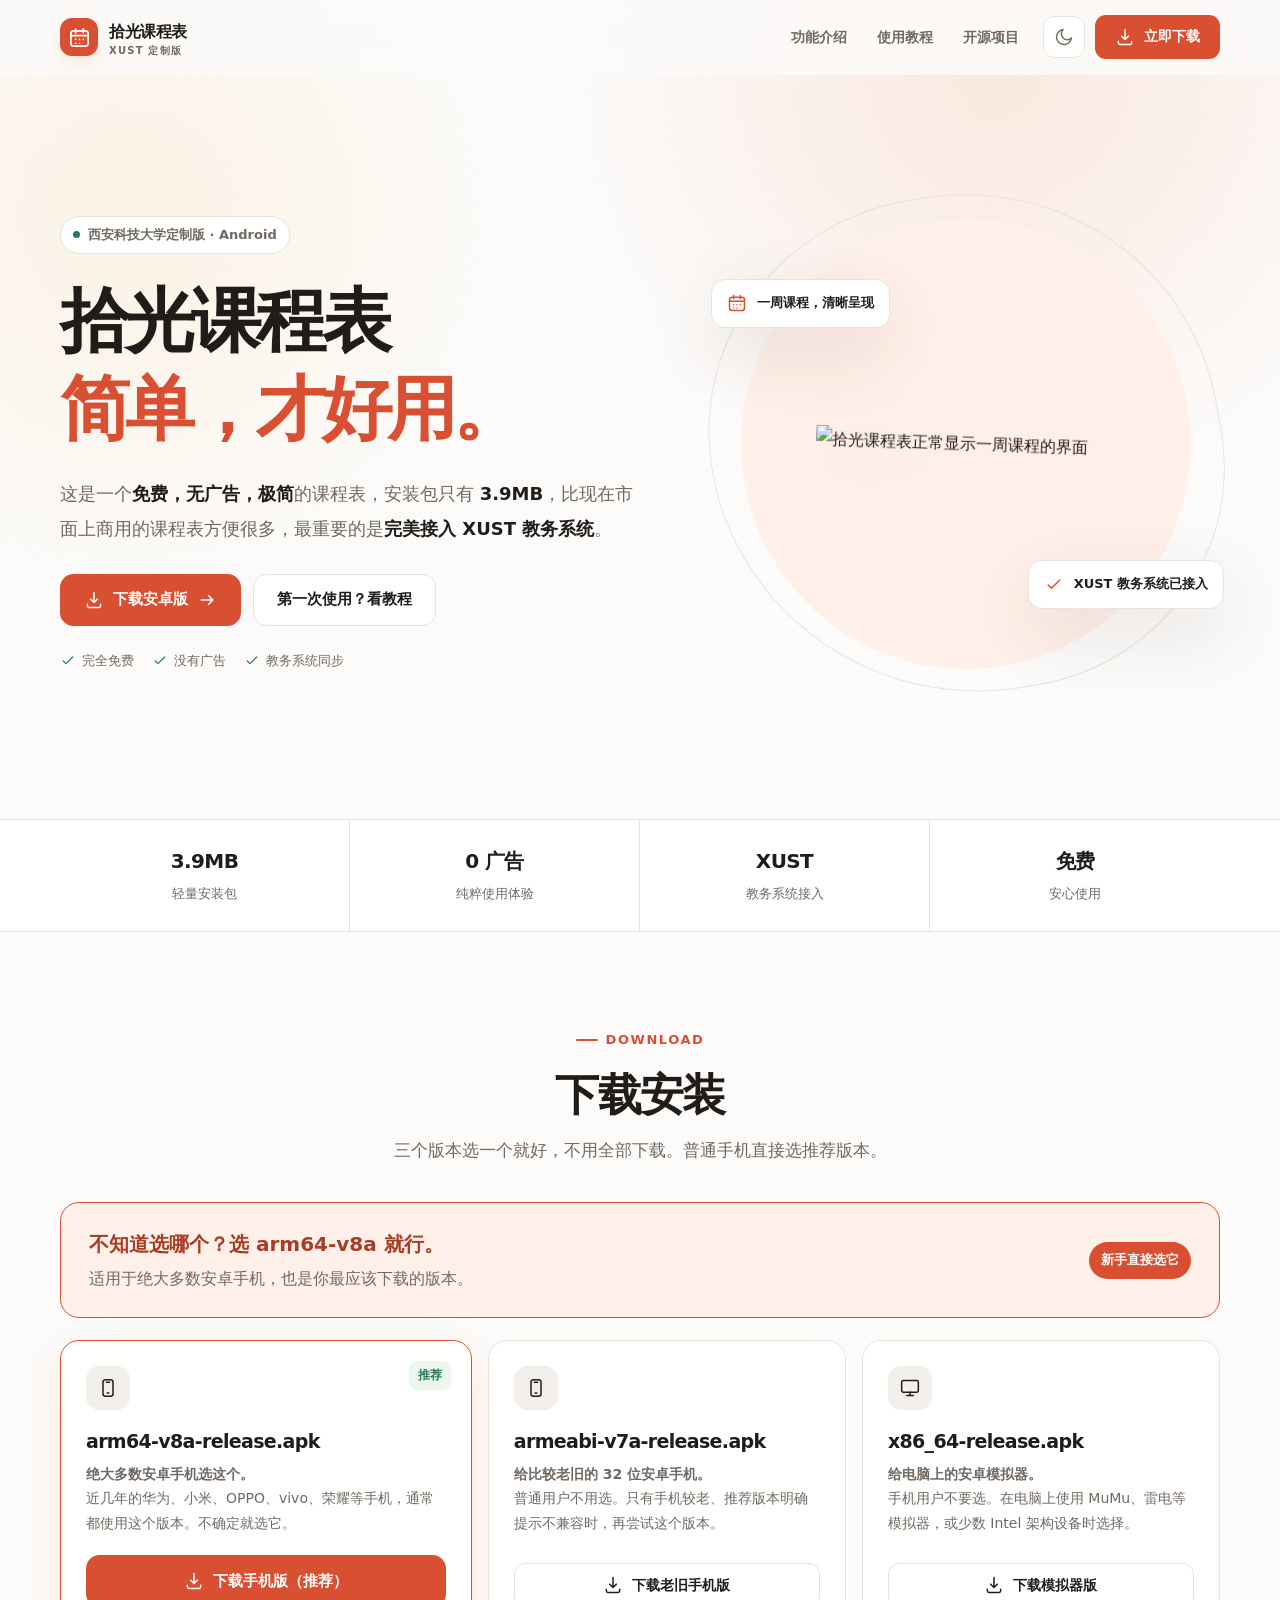
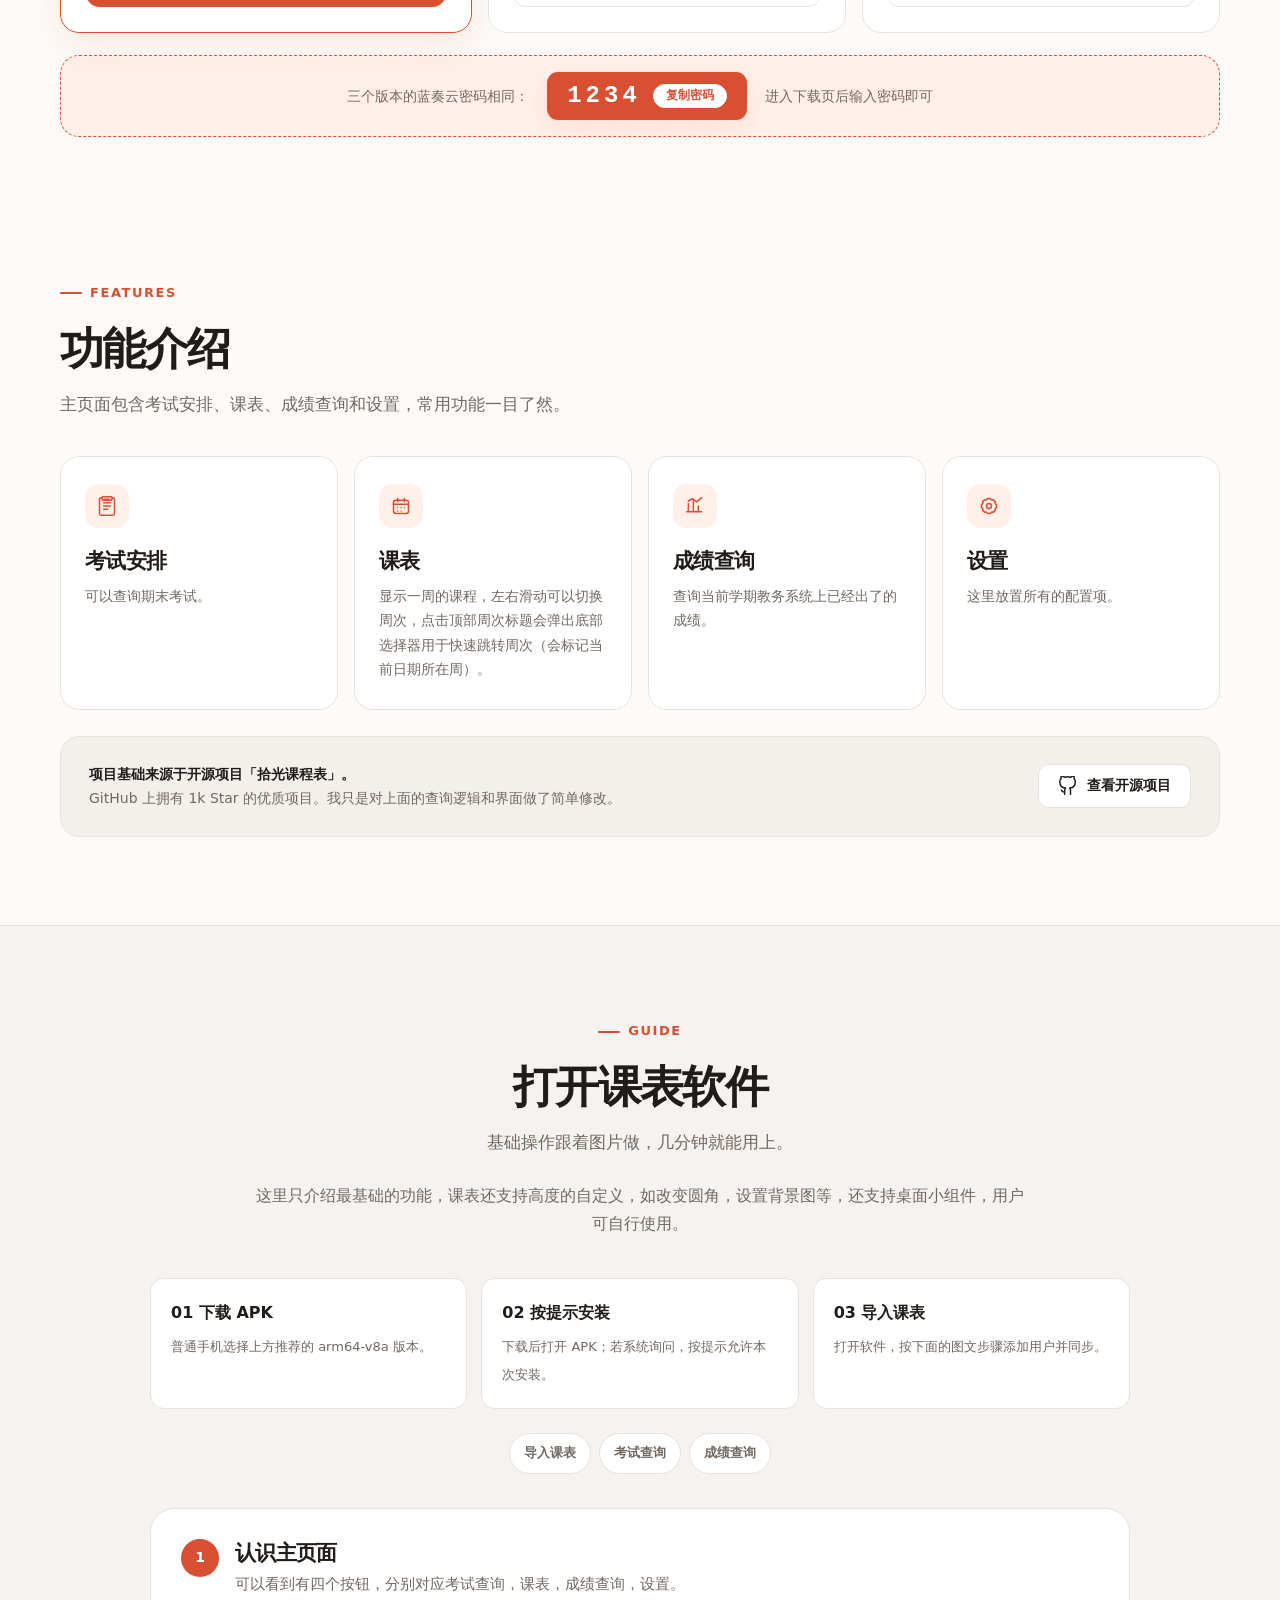
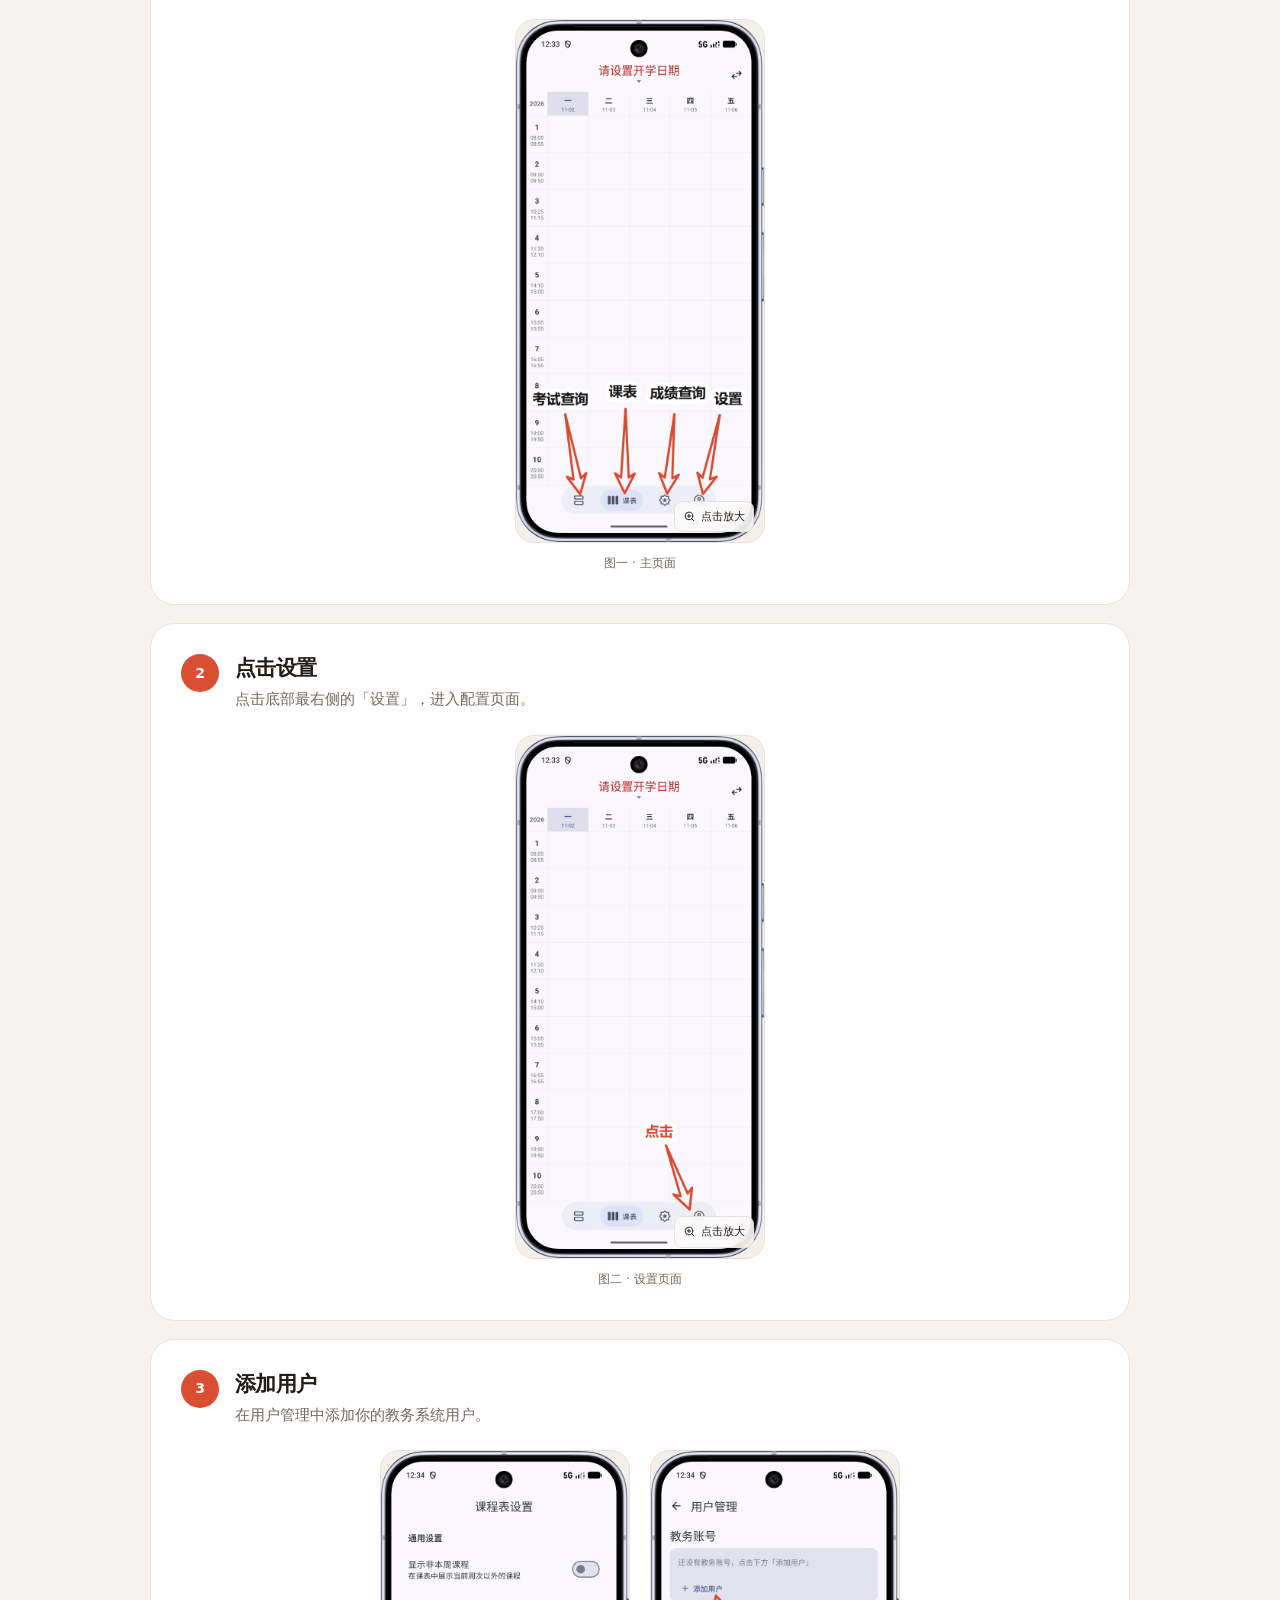
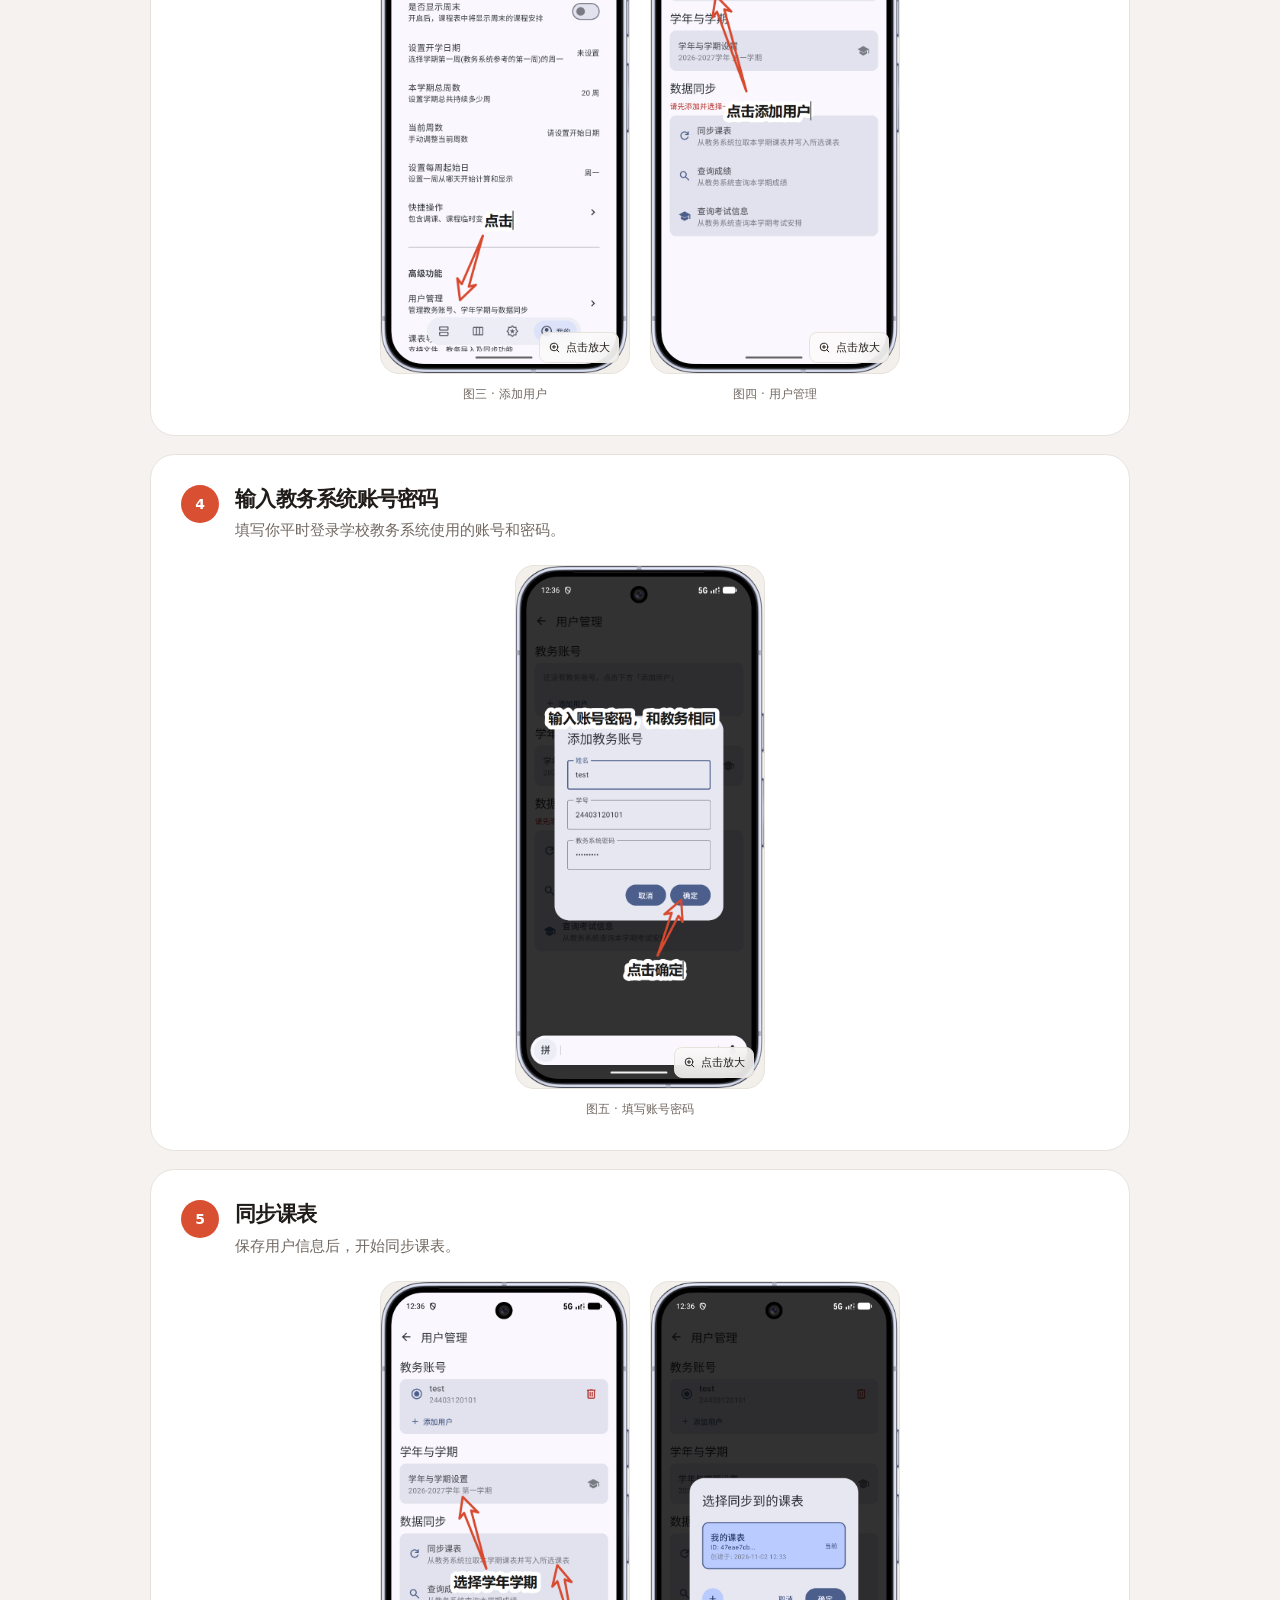
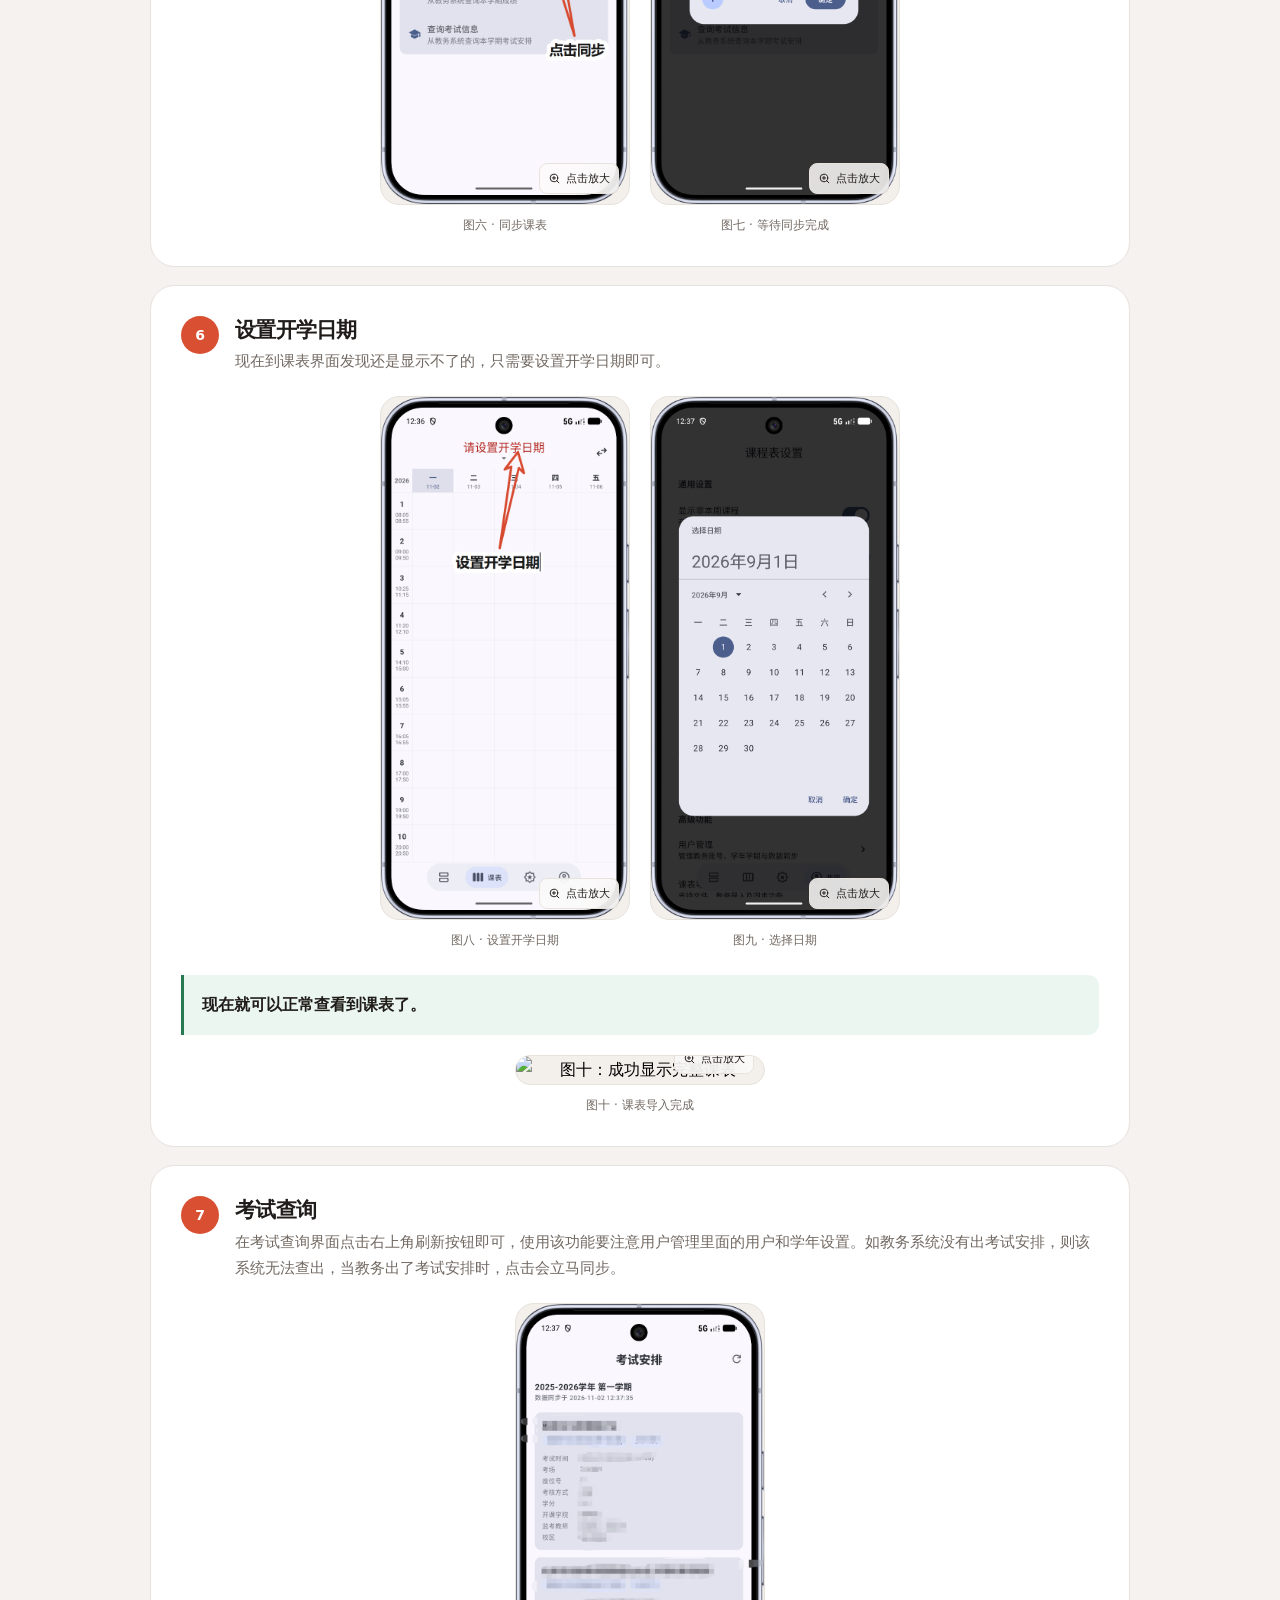
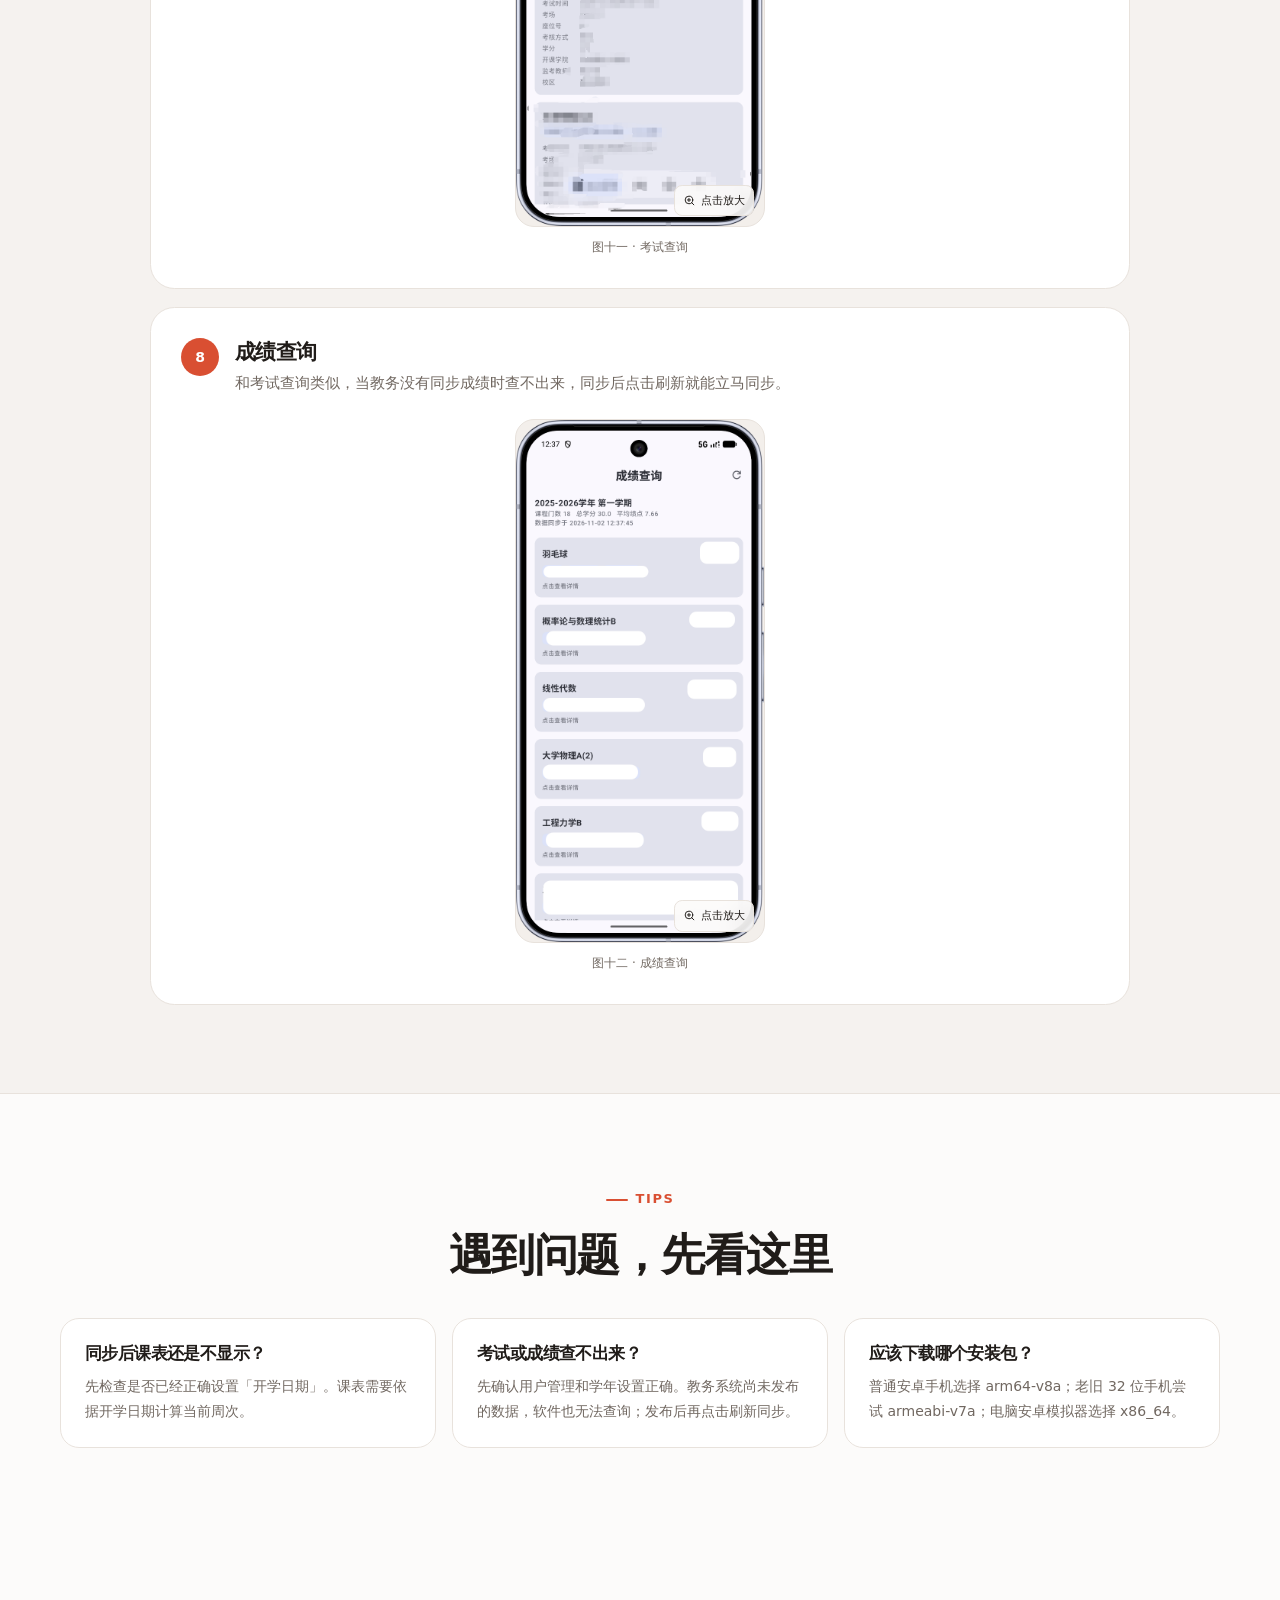
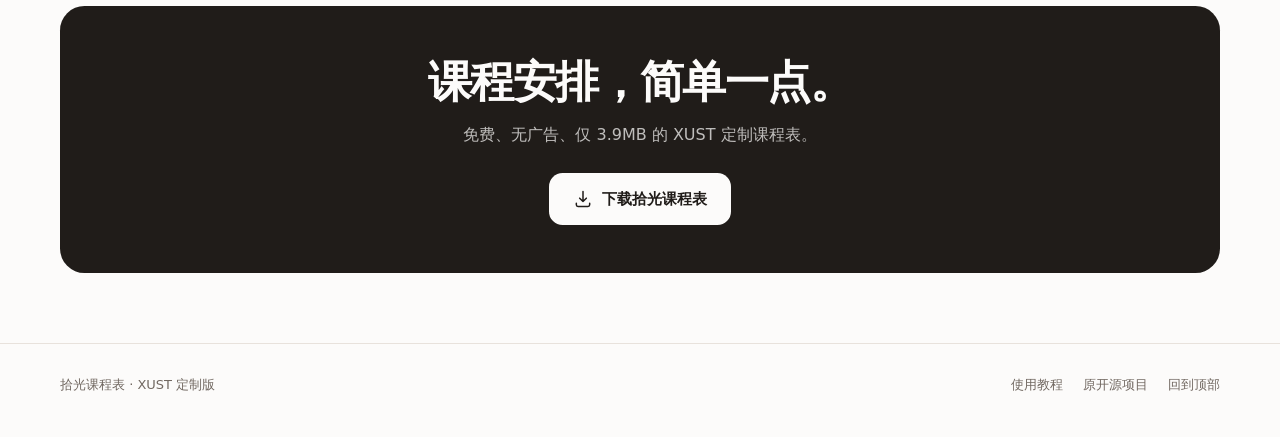
==== static/shiguang-xust/index.html @ 1e3a262a "submit" ====
<!doctype html>
<html lang="zh-CN">
<head>
  <meta charset="utf-8">
  <meta name="viewport" content="width=device-width, initial-scale=1">
  <meta name="theme-color" content="#fcfbfa">
  <meta name="description" content="拾光课程表 XUST 定制版：免费、无广告、仅 3.9MB，完美接入 XUST 教务系统。查看下载方式与课表、考试、成绩查询教程。">
  <title>拾光课程表 · XUST 定制版</title>
  <style>
    :root {
      color-scheme: light;
      --background: #fcfbfa;
      --foreground: #201c19;
      --card: #ffffff;
      --card-foreground: #201c19;
      --popover: #ffffff;
      --popover-foreground: #201c19;
      --primary: #d94f32;
      --primary-hover: #c74328;
      --primary-foreground: #ffffff;
      --secondary: #f3efeb;
      --secondary-foreground: #3e3732;
      --muted: #f5f2ef;
      --muted-foreground: #716861;
      --accent: #fff0e9;
      --accent-foreground: #a93c24;
      --border: #e8e2dc;
      --input: #e8e2dc;
      --ring: #d94f32;
      --success: #287a52;
      --success-soft: #eaf6ef;
      --nav-bg: rgba(252, 251, 250, .86);
      --hero-glow: rgba(244, 174, 139, .24);
      --hero-glow-secondary: rgba(250, 218, 164, .25);
      --shadow-soft: 0 24px 70px rgba(71, 48, 35, .12);
      --shadow-float: 0 16px 42px rgba(71, 48, 35, .16);
      --radius: .85rem;
      --radius-sm: calc(var(--radius) * .6);
      --radius-md: calc(var(--radius) * .8);
      --radius-lg: var(--radius);
      --radius-xl: calc(var(--radius) * 1.4);
      --radius-2xl: calc(var(--radius) * 1.8);
      --duration-quick: 150ms;
      --duration-fast: 250ms;
      --duration-slow: 400ms;
      --ease-smooth-out: cubic-bezier(.22, 1, .36, 1);
    }

    .dark {
      color-scheme: dark;
      --background: #171412;
      --foreground: #f5f1ed;
      --card: #201c19;
      --card-foreground: #f5f1ed;
      --popover: #26211d;
      --popover-foreground: #f5f1ed;
      --primary: #f07655;
      --primary-hover: #fb8968;
      --primary-foreground: #25130d;
      --secondary: #2b2521;
      --secondary-foreground: #eee6df;
      --muted: #26211e;
      --muted-foreground: #b5aaa1;
      --accent: #38261f;
      --accent-foreground: #ffad91;
      --border: #37302b;
      --input: #443a34;
      --ring: #f07655;
      --success: #75c99b;
      --success-soft: #1d3025;
      --nav-bg: rgba(23, 20, 18, .88);
      --hero-glow: rgba(184, 82, 48, .12);
      --hero-glow-secondary: rgba(207, 158, 71, .09);
      --shadow-soft: 0 24px 70px rgba(0, 0, 0, .26);
      --shadow-float: 0 16px 42px rgba(0, 0, 0, .36);
    }

    *, *::before, *::after { box-sizing: border-box; }
    html { scroll-behavior: smooth; scroll-padding-top: 92px; }
    body {
      margin: 0;
      background: var(--background);
      color: var(--foreground);
      font-family: Inter, "PingFang SC", "Microsoft YaHei", system-ui, -apple-system, sans-serif;
      font-size: 16px;
      line-height: 1.75;
      -webkit-font-smoothing: antialiased;
    }
    body::before {
      content: "";
      position: fixed;
      inset: 0;
      z-index: -2;
      pointer-events: none;
      background:
        radial-gradient(circle at 78% 8%, var(--hero-glow), transparent 27rem),
        radial-gradient(circle at 10% 24%, var(--hero-glow-secondary), transparent 24rem);
    }
    img { display: block; max-width: 100%; }
    a { color: inherit; text-decoration: none; }
    button, a { -webkit-tap-highlight-color: transparent; }
    button { font: inherit; }
    :focus-visible { outline: 3px solid var(--ring); outline-offset: 4px; }
    ::selection { background: var(--accent); color: var(--accent-foreground); }

    .skip-link {
      position: fixed;
      left: 16px;
      top: -80px;
      z-index: 100;
      padding: 10px 16px;
      border-radius: var(--radius-md);
      background: var(--primary);
      color: var(--primary-foreground);
    }
    .skip-link:focus { top: 16px; }
    .container { width: min(1160px, calc(100% - 40px)); margin-inline: auto; }
    .section { padding: 88px 0; }
    .section-heading { max-width: 700px; margin-bottom: 36px; }
    .section-heading.center { margin-inline: auto; text-align: center; }
    .eyebrow {
      display: inline-flex;
      align-items: center;
      gap: 8px;
      margin-bottom: 16px;
      color: var(--primary);
      font-size: 13px;
      font-weight: 750;
      letter-spacing: .12em;
      text-transform: uppercase;
    }
    .eyebrow::before { content: ""; width: 22px; height: 2px; background: var(--primary); border-radius: 9px; }
    h1, h2, h3, h4, p { margin-top: 0; }
    h1, h2, h3, h4 { line-height: 1.25; letter-spacing: -.035em; }
    h2 { margin-bottom: 14px; font-size: clamp(30px, 4vw, 44px); }
    h3 { font-size: 21px; }
    .section-heading p { margin-bottom: 0; color: var(--muted-foreground); font-size: 17px; }
    .muted { color: var(--muted-foreground); }
    .icon { width: 20px; height: 20px; flex: none; fill: none; stroke: currentColor; stroke-width: 1.8; stroke-linecap: round; stroke-linejoin: round; }

    .site-header {
      position: sticky;
      top: 0;
      z-index: 40;
      border-bottom: 1px solid transparent;
      background: var(--nav-bg);
      backdrop-filter: blur(16px);
      -webkit-backdrop-filter: blur(16px);
      transition: border-color var(--duration-fast);
    }
    .site-header.scrolled { border-bottom-color: var(--border); }
    .nav { min-height: 74px; display: flex; align-items: center; justify-content: space-between; gap: 24px; }
    .brand { display: inline-flex; align-items: center; gap: 11px; font-weight: 800; letter-spacing: -.03em; white-space: nowrap; }
    .brand-mark {
      display: grid;
      place-items: center;
      width: 38px;
      height: 38px;
      border-radius: 12px;
      background: var(--primary);
      color: var(--primary-foreground);
      box-shadow: 0 7px 18px var(--hero-glow);
    }
    .brand-mark .icon { width: 23px; height: 23px; }
    .brand small { display: block; color: var(--muted-foreground); font-size: 10px; font-weight: 700; letter-spacing: .12em; line-height: 1; }
    .nav-links { display: flex; align-items: center; gap: 30px; margin-left: auto; }
    .nav-links a { color: var(--muted-foreground); font-size: 14px; font-weight: 600; transition: color var(--duration-quick); }
    .nav-links a:hover { color: var(--foreground); }
    .nav-actions { display: flex; align-items: center; gap: 10px; }

    .btn {
      display: inline-flex;
      align-items: center;
      justify-content: center;
      gap: 9px;
      min-height: 44px;
      padding: 10px 19px;
      border: 1px solid transparent;
      border-radius: var(--radius-md);
      cursor: pointer;
      font-weight: 700;
      font-size: 14px;
      line-height: 1.4;
      transition: background-color var(--duration-quick), border-color var(--duration-quick), color var(--duration-quick), transform var(--duration-quick);
    }
    .btn:hover { transform: translateY(-1px); }
    .btn:active { transform: translateY(0); }
    .btn-primary { background: var(--primary); color: var(--primary-foreground); }
    .btn-primary:hover { background: var(--primary-hover); }
    .btn-secondary { background: var(--secondary); color: var(--secondary-foreground); }
    .btn-secondary:hover { background: var(--accent); color: var(--accent-foreground); }
    .btn-outline { border-color: var(--border); background: var(--card); color: var(--foreground); }
    .btn-outline:hover { border-color: var(--primary); color: var(--primary); }
    .btn-lg { min-height: 52px; padding: 13px 23px; font-size: 15px; border-radius: var(--radius-lg); }
    .icon-btn { width: 42px; height: 42px; padding: 0; border: 1px solid var(--border); border-radius: var(--radius-md); background: var(--card); color: var(--muted-foreground); cursor: pointer; display: grid; place-items: center; }
    .icon-btn:hover { color: var(--foreground); background: var(--secondary); }
    .sun-icon { display: none; }
    .dark .sun-icon { display: block; }
    .dark .moon-icon { display: none; }

    .hero { padding: 74px 0 80px; overflow: hidden; }
    .hero-grid { display: grid; grid-template-columns: 1.08fr .92fr; align-items: center; gap: 54px; }
    .hero-badge {
      display: inline-flex;
      align-items: center;
      gap: 8px;
      padding: 7px 12px;
      margin-bottom: 24px;
      border: 1px solid var(--border);
      border-radius: 999px;
      background: var(--card);
      color: var(--muted-foreground);
      font-size: 13px;
      font-weight: 650;
    }
    .hero-badge .dot { width: 7px; height: 7px; border-radius: 50%; background: var(--success); }
    .hero h1 { margin-bottom: 24px; font-size: clamp(44px, 6vw, 70px); font-weight: 850; letter-spacing: -.065em; }
    .hero h1 span { color: var(--primary); }
    .hero-description { max-width: 590px; margin-bottom: 28px; color: var(--muted-foreground); font-size: 18px; line-height: 1.9; }
    .hero-description strong { color: var(--foreground); font-weight: 700; }
    .hero-actions { display: flex; flex-wrap: wrap; gap: 12px; }
    .hero-notes { display: flex; flex-wrap: wrap; gap: 18px; margin-top: 24px; color: var(--muted-foreground); font-size: 13px; }
    .hero-notes span { display: inline-flex; align-items: center; gap: 6px; }
    .hero-notes .icon { width: 16px; height: 16px; color: var(--success); }
    .hero-visual { position: relative; min-height: 590px; display: grid; place-items: center; }
    .hero-visual::before {
      content: "";
      position: absolute;
      width: 450px;
      height: 450px;
      border-radius: 50%;
      background: var(--accent);
      z-index: -1;
    }
    .hero-visual::after {
      content: "";
      position: absolute;
      inset: 45px 0;
      border: 1px solid var(--border);
      border-radius: 48% 52% 45% 55%;
      transform: rotate(-10deg);
      z-index: -1;
    }
    .hero-phone { width: 300px; filter: drop-shadow(var(--shadow-float)); transform: rotate(2deg); }
    .float-card {
      position: absolute;
      display: flex;
      align-items: center;
      gap: 10px;
      padding: 12px 15px;
      border: 1px solid var(--border);
      border-radius: var(--radius-lg);
      background: var(--card);
      box-shadow: var(--shadow-soft);
      font-size: 13px;
      font-weight: 700;
    }
    .float-card .icon { color: var(--primary); }
    .float-card.one { left: 0; top: 22%; }
    .float-card.two { right: -4px; bottom: 22%; }

    .quick-strip { border-block: 1px solid var(--border); background: var(--card); }
    .quick-strip-inner { display: grid; grid-template-columns: repeat(4, 1fr); }
    .quick-item { padding: 24px 20px; text-align: center; border-right: 1px solid var(--border); }
    .quick-item:last-child { border-right: 0; }
    .quick-item strong { display: block; font-size: 20px; letter-spacing: -.03em; }
    .quick-item span { color: var(--muted-foreground); font-size: 13px; }

    .download-section { padding-top: 90px; }
    .download-pick {
      display: flex;
      align-items: center;
      justify-content: space-between;
      gap: 24px;
      padding: 24px 28px;
      margin-bottom: 22px;
      border: 1px solid var(--primary);
      border-radius: var(--radius-xl);
      background: var(--accent);
    }
    .download-pick strong { display: block; margin-bottom: 3px; color: var(--accent-foreground); font-size: 20px; }
    .download-pick p { margin: 0; color: var(--muted-foreground); }
    .pick-label { flex: none; padding: 7px 12px; border-radius: 999px; background: var(--primary); color: var(--primary-foreground); font-size: 13px; font-weight: 750; }
    .download-grid { display: grid; grid-template-columns: 1.15fr 1fr 1fr; gap: 16px; }
    .download-card { position: relative; display: flex; flex-direction: column; min-width: 0; padding: 25px; border: 1px solid var(--border); border-radius: var(--radius-xl); background: var(--card); }
    .download-card.recommended { border-color: var(--primary); box-shadow: 0 12px 38px var(--hero-glow); }
    .recommend-tag { position: absolute; right: 20px; top: 20px; padding: 4px 9px; border-radius: var(--radius-sm); background: var(--success-soft); color: var(--success); font-size: 12px; font-weight: 750; }
    .device-icon { display: grid; place-items: center; width: 44px; height: 44px; margin-bottom: 20px; border-radius: var(--radius-lg); background: var(--secondary); color: var(--foreground); }
    .download-card h3 { margin-bottom: 8px; font-size: 19px; word-break: break-word; }
    .download-card p { flex: 1; margin-bottom: 20px; color: var(--muted-foreground); font-size: 14px; }
    .download-card .btn { width: 100%; }
    .download-meta { display: flex; align-items: center; justify-content: center; flex-wrap: wrap; gap: 12px 18px; margin-top: 22px; padding: 16px 24px; border: 1px dashed var(--primary); border-radius: var(--radius-xl); background: var(--accent); color: var(--muted-foreground); font-size: 14px; }
    .password { display: inline-flex; align-items: center; gap: 12px; padding: 10px 18px; border: 2px solid var(--primary); border-radius: var(--radius-md); background: var(--primary); color: var(--primary-foreground); font-family: ui-monospace, SFMono-Regular, Consolas, monospace; font-weight: 800; font-size: 24px; letter-spacing: 4px; line-height: 1; box-shadow: 0 8px 22px var(--hero-glow); }
    .copy-btn { padding: 5px 12px; border: 1px solid var(--primary-foreground); border-radius: 999px; background: var(--primary-foreground); color: var(--primary); cursor: pointer; font-size: 12px; font-weight: 700; transition: opacity var(--duration-fast); }
    .copy-btn:hover { opacity: .88; }

    .features { padding-top: 50px; }
    .feature-grid { display: grid; grid-template-columns: repeat(4, 1fr); gap: 16px; }
    .feature-card { padding: 27px 24px; border: 1px solid var(--border); border-radius: var(--radius-xl); background: var(--card); transition: border-color var(--duration-fast), transform var(--duration-fast); }
    .feature-card:hover { border-color: var(--primary); transform: translateY(-3px); }
    .feature-card .device-icon { color: var(--primary); background: var(--accent); }
    .feature-card h3 { margin-bottom: 10px; }
    .feature-card p { margin: 0; color: var(--muted-foreground); font-size: 14px; }
    .source-note { display: flex; align-items: center; justify-content: space-between; gap: 28px; margin-top: 26px; padding: 25px 28px; border: 1px solid var(--border); border-radius: var(--radius-xl); background: var(--secondary); }
    .source-note p { margin: 0; color: var(--muted-foreground); font-size: 14px; }
    .source-note strong { color: var(--foreground); }
    .source-note .btn { flex: none; }

    .tutorial-section { background: var(--muted); border-block: 1px solid var(--border); }
    .tutorial-intro { max-width: 780px; margin: -12px auto 40px; text-align: center; color: var(--muted-foreground); }
    .tutorial-nav { display: flex; justify-content: center; flex-wrap: wrap; gap: 8px; margin-bottom: 34px; }
    .tutorial-nav a { padding: 8px 14px; border: 1px solid var(--border); border-radius: 999px; background: var(--card); color: var(--muted-foreground); font-size: 13px; font-weight: 650; }
    .tutorial-nav a:hover { color: var(--primary); border-color: var(--primary); }
    .tutorial-stack { display: grid; gap: 18px; max-width: 980px; margin-inline: auto; }
    .tutorial-card { padding: 30px; border: 1px solid var(--border); border-radius: var(--radius-2xl); background: var(--card); }
    .step-head { display: flex; align-items: flex-start; gap: 16px; margin-bottom: 22px; }
    .step-number { display: grid; place-items: center; flex: none; width: 38px; height: 38px; border-radius: 50%; background: var(--primary); color: var(--primary-foreground); font-size: 14px; font-weight: 800; }
    .step-head h3 { margin: 1px 0 5px; }
    .step-head p { margin: 0; color: var(--muted-foreground); font-size: 15px; }
    .screenshots { display: flex; justify-content: center; align-items: flex-start; flex-wrap: wrap; gap: 20px; }
    .shot { width: min(250px, 100%); margin: 0; }
    .shot-button { position: relative; display: block; width: 100%; padding: 0; overflow: hidden; border: 1px solid var(--border); border-radius: var(--radius-xl); background: var(--secondary); cursor: zoom-in; }
    .shot-button img { width: 100%; transition: transform var(--duration-slow) var(--ease-smooth-out); }
    .shot-button:hover img { transform: scale(1.015); }
    .zoom-hint { position: absolute; right: 10px; bottom: 10px; display: inline-flex; align-items: center; gap: 5px; padding: 5px 8px; border: 1px solid var(--border); border-radius: var(--radius-sm); background: var(--nav-bg); color: var(--foreground); backdrop-filter: blur(10px); font-size: 11px; }
    .zoom-hint .icon { width: 13px; height: 13px; }
    .shot figcaption { padding-top: 10px; text-align: center; color: var(--muted-foreground); font-size: 12px; }
    .inline-result { margin: 24px 0 20px; padding: 16px 18px; border-left: 3px solid var(--success); border-radius: 0 var(--radius-md) var(--radius-md) 0; background: var(--success-soft); color: var(--foreground); font-weight: 650; }
    .install-guide { display: grid; grid-template-columns: repeat(3, 1fr); gap: 14px; max-width: 980px; margin: 0 auto 24px; }
    .install-item { padding: 20px; border: 1px solid var(--border); border-radius: var(--radius-lg); background: var(--card); }
    .install-item strong { display: block; margin-bottom: 5px; }
    .install-item span { color: var(--muted-foreground); font-size: 13px; }

    .faq-grid { display: grid; grid-template-columns: repeat(3, 1fr); gap: 16px; }
    .faq-card { padding: 24px; border: 1px solid var(--border); border-radius: var(--radius-xl); background: var(--card); }
    .faq-card h3 { margin-bottom: 10px; font-size: 17px; }
    .faq-card p { margin: 0; color: var(--muted-foreground); font-size: 14px; }
    .final-cta { padding: 70px 0; }
    .final-cta-inner { position: relative; overflow: hidden; padding: 48px; border-radius: var(--radius-2xl); background: var(--foreground); color: var(--background); text-align: center; }
    .final-cta h2 { margin-bottom: 12px; }
    .final-cta p { margin-bottom: 24px; opacity: .72; }
    .final-cta .btn { background: var(--background); color: var(--foreground); }
    .site-footer { padding: 30px 0 40px; border-top: 1px solid var(--border); }
    .footer-inner { display: flex; align-items: center; justify-content: space-between; gap: 20px; color: var(--muted-foreground); font-size: 13px; }
    .footer-links { display: flex; gap: 20px; }
    .footer-links a:hover { color: var(--primary); }

    dialog { width: min(520px, calc(100% - 28px)); max-height: 92vh; padding: 0; overflow: visible; border: 1px solid var(--border); border-radius: var(--radius-xl); background: var(--popover); color: var(--popover-foreground); box-shadow: var(--shadow-float); }
    dialog::backdrop { background: rgba(0, 0, 0, .72); backdrop-filter: blur(5px); }
    dialog[open] { animation: modal-in var(--duration-fast) var(--ease-smooth-out); }
    .dialog-image { max-height: 88vh; width: 100%; object-fit: contain; border-radius: var(--radius-xl); }
    .dialog-close { position: absolute; right: 10px; top: 10px; background: var(--nav-bg); }
    .toast { position: fixed; left: 50%; bottom: 28px; z-index: 90; padding: 10px 16px; border: 1px solid var(--border); border-radius: var(--radius-md); background: var(--popover); color: var(--popover-foreground); box-shadow: var(--shadow-float); opacity: 0; pointer-events: none; transform: translate(-50%, 10px); transition: opacity var(--duration-fast), transform var(--duration-fast); }
    .toast.show { opacity: 1; transform: translate(-50%, 0); }
    @keyframes modal-in { from { opacity: 0; transform: scale(.96); } to { opacity: 1; transform: scale(1); } }

    @media (max-width: 980px) {
      .hero-grid { grid-template-columns: 1fr 380px; gap: 20px; }
      .hero-phone { width: 260px; }
      .float-card.one { left: -10px; }
      .float-card.two { right: -10px; }
      .download-grid { grid-template-columns: 1fr 1fr; }
      .download-card.recommended { grid-column: 1 / -1; }
      .feature-grid { grid-template-columns: 1fr 1fr; }
    }
    @media (max-width: 760px) {
      .container { width: min(100% - 28px, 620px); }
      .section { padding: 64px 0; }
      .nav { min-height: 66px; gap: 10px; }
      .nav-links { display: none; }
      .brand { font-size: 14px; }
      .brand small { font-size: 9px; }
      .nav-actions .btn { min-height: 40px; padding: 8px 13px; }
      .hero { padding: 46px 0 56px; }
      .hero-grid { grid-template-columns: 1fr; }
      .hero h1 { font-size: clamp(43px, 13vw, 60px); }
      .hero-description { font-size: 16px; }
      .hero-visual { min-height: 570px; margin-top: 14px; }
      .hero-phone { width: 280px; }
      .float-card.one { left: 0; top: 18%; }
      .float-card.two { right: 0; bottom: 18%; }
      .quick-strip-inner { grid-template-columns: 1fr 1fr; }
      .quick-item:nth-child(2) { border-right: 0; }
      .quick-item:nth-child(-n+2) { border-bottom: 1px solid var(--border); }
      .download-pick { align-items: flex-start; padding: 20px; }
      .download-pick strong { font-size: 17px; }
      .download-pick p { font-size: 14px; }
      .download-grid { grid-template-columns: 1fr; }
      .download-card.recommended { grid-column: auto; }
      .source-note { align-items: flex-start; flex-direction: column; }
      .tutorial-card { padding: 22px 16px; }
      .step-head { gap: 12px; }
      .step-number { width: 34px; height: 34px; }
      .install-guide, .faq-grid { grid-template-columns: 1fr; }
      .final-cta-inner { padding: 36px 22px; }
      .footer-inner { align-items: flex-start; flex-direction: column; }
    }
    @media (max-width: 430px) {
      .brand-text small { display: none; }
      .brand-mark { width: 34px; height: 34px; }
      .nav-actions .btn .nav-download-text { display: none; }
      .nav-actions .btn { width: 40px; padding: 0; }
      .hero-actions .btn { width: 100%; }
      .hero-visual { min-height: 530px; }
      .hero-phone { width: 250px; }
      .float-card { padding: 9px 11px; font-size: 11px; }
      .download-pick { flex-direction: column; gap: 12px; }
      .shot { width: min(270px, 100%); }
    }
    @media (prefers-reduced-motion: reduce) {
      html { scroll-behavior: auto; }
      *, *::before, *::after { animation-duration: .01ms !important; animation-iteration-count: 1 !important; transition-duration: .01ms !important; }
    }
  </style>
</head>
<body>
  <a class="skip-link" href="#main">跳到主要内容</a>

  <svg width="0" height="0" aria-hidden="true" style="position:absolute">
    <symbol id="i-calendar" viewBox="0 0 24 24"><rect x="3" y="5" width="18" height="16" rx="3"/><path d="M16 3v4M8 3v4M3 10h18M8 14h.01M12 14h.01M16 14h.01M8 18h.01M12 18h.01"/></symbol>
    <symbol id="i-download" viewBox="0 0 24 24"><path d="M12 3v12m0 0 4-4m-4 4-4-4M4 17v2a2 2 0 0 0 2 2h12a2 2 0 0 0 2-2v-2"/></symbol>
    <symbol id="i-arrow" viewBox="0 0 24 24"><path d="M5 12h14m-5-5 5 5-5 5"/></symbol>
    <symbol id="i-check" viewBox="0 0 24 24"><path d="m5 12 4 4L19 6"/></symbol>
    <symbol id="i-moon" viewBox="0 0 24 24"><path d="M20.9 13.1A9 9 0 1 1 10.9 3.1 7 7 0 0 0 20.9 13.1Z"/></symbol>
    <symbol id="i-sun" viewBox="0 0 24 24"><circle cx="12" cy="12" r="4"/><path d="M12 2v2m0 16v2M4.93 4.93l1.42 1.42m11.3 11.3 1.42 1.42M2 12h2m16 0h2M4.93 19.07l1.42-1.42m11.3-11.3 1.42-1.42"/></symbol>
    <symbol id="i-phone" viewBox="0 0 24 24"><rect x="6" y="2" width="12" height="20" rx="3"/><path d="M10 5h4M11 18h2"/></symbol>
    <symbol id="i-monitor" viewBox="0 0 24 24"><rect x="2" y="3" width="20" height="14" rx="2"/><path d="M8 21h8m-4-4v4"/></symbol>
    <symbol id="i-book" viewBox="0 0 24 24"><path d="M4 19.5A2.5 2.5 0 0 1 6.5 17H20V3H6.5A2.5 2.5 0 0 0 4 5.5v14Z"/><path d="M4 19.5A2.5 2.5 0 0 0 6.5 22H20v-5"/></symbol>
    <symbol id="i-exam" viewBox="0 0 24 24"><path d="M9 4h6m-7 4h8m-8 4h8m-8 4h5"/><path d="M6 2H5a2 2 0 0 0-2 2v17a2 2 0 0 0 2 2h14a2 2 0 0 0 2-2V4a2 2 0 0 0-2-2h-1"/><rect x="6" y="1" width="12" height="4" rx="1"/></symbol>
    <symbol id="i-score" viewBox="0 0 24 24"><path d="M4 19V9m6 10V5m6 14v-7m4 7H2"/><path d="m4 6 5-3 5 4 6-5"/></symbol>
    <symbol id="i-settings" viewBox="0 0 24 24"><circle cx="12" cy="12" r="3"/><path d="M19.4 15a1.7 1.7 0 0 0 .34 1.88l.06.06-2.83 2.83-.06-.06a1.7 1.7 0 0 0-1.88-.34 1.7 1.7 0 0 0-1.03 1.56V21h-4v-.08A1.7 1.7 0 0 0 8.96 19.4a1.7 1.7 0 0 0-1.88.34l-.06.06-2.83-2.83.06-.06A1.7 1.7 0 0 0 4.6 15 1.7 1.7 0 0 0 3.08 14H3v-4h.08A1.7 1.7 0 0 0 4.6 8.96a1.7 1.7 0 0 0-.34-1.88l-.06-.06 2.83-2.83.06.06A1.7 1.7 0 0 0 9 4.6 1.7 1.7 0 0 0 10 3.08V3h4v.08A1.7 1.7 0 0 0 15.04 4.6a1.7 1.7 0 0 0 1.88-.34l.06-.06 2.83 2.83-.06.06A1.7 1.7 0 0 0 19.4 9c.14.6.67 1.03 1.52 1.03H21v4h-.08c-.85 0-1.38.4-1.52.97Z"/></symbol>
    <symbol id="i-zoom" viewBox="0 0 24 24"><circle cx="11" cy="11" r="7"/><path d="m20 20-4-4M11 8v6M8 11h6"/></symbol>
    <symbol id="i-close" viewBox="0 0 24 24"><path d="m6 6 12 12M18 6 6 18"/></symbol>
    <symbol id="i-github" viewBox="0 0 24 24"><path d="M15 22v-4a4.8 4.8 0 0 0-1-3.5c3.3-.37 6.8-1.62 6.8-7.4A5.8 5.8 0 0 0 19.25 3 5.4 5.4 0 0 0 19.1 0S17.9-.35 15 1.5a13.4 13.4 0 0 0-7 0C5.1-.35 3.9 0 3.9 0a5.4 5.4 0 0 0-.15 3A5.8 5.8 0 0 0 2.2 7.1c0 5.75 3.5 7 6.8 7.4A4.8 4.8 0 0 0 8 18v4M8 19c-3 .92-3-1.5-4-2"/></symbol>
  </svg>

  <header class="site-header" id="siteHeader">
    <div class="container nav">
      <a class="brand" href="#top" aria-label="拾光课程表首页">
        <span class="brand-mark"><svg class="icon"><use href="#i-calendar"/></svg></span>
        <span class="brand-text">拾光课程表<small>XUST 定制版</small></span>
      </a>
      <nav class="nav-links" aria-label="主导航">
        <a href="#features">功能介绍</a>
        <a href="#tutorial">使用教程</a>
        <a href="https://github.com/ShiGuangSchedule/shiguangschedule" target="_blank" rel="noopener noreferrer">开源项目</a>
      </nav>
      <div class="nav-actions">
        <button class="icon-btn" id="themeToggle" type="button" aria-label="切换深浅色模式" title="切换深浅色模式">
          <svg class="icon moon-icon"><use href="#i-moon"/></svg>
          <svg class="icon sun-icon"><use href="#i-sun"/></svg>
        </button>
        <a class="btn btn-primary" href="#download"><svg class="icon"><use href="#i-download"/></svg><span class="nav-download-text">立即下载</span></a>
      </div>
    </div>
  </header>

  <main id="main">
    <section class="hero" id="top">
      <div class="container hero-grid">
        <div>
          <div class="hero-badge"><span class="dot"></span>西安科技大学定制版 · Android</div>
          <h1>拾光课程表<br><span>简单，才好用。</span></h1>
          <p class="hero-description">这是一个<strong>免费，无广告，极简</strong>的课程表，安装包只有 <strong>3.9MB</strong>，比现在市面上商用的课程表方便很多，最重要的是<strong>完美接入 XUST 教务系统</strong>。</p>
          <div class="hero-actions">
            <a class="btn btn-primary btn-lg" href="#download"><svg class="icon"><use href="#i-download"/></svg>下载安卓版<svg class="icon"><use href="#i-arrow"/></svg></a>
            <a class="btn btn-outline btn-lg" href="#tutorial">第一次使用？看教程</a>
          </div>
          <div class="hero-notes">
            <span><svg class="icon"><use href="#i-check"/></svg>完全免费</span>
            <span><svg class="icon"><use href="#i-check"/></svg>没有广告</span>
            <span><svg class="icon"><use href="#i-check"/></svg>教务系统同步</span>
          </div>
        </div>
        <div class="hero-visual" aria-label="拾光课程表课表界面预览">
          <img class="hero-phone" src="images/10.png" alt="拾光课程表正常显示一周课程的界面" fetchpriority="high">
          <div class="float-card one"><svg class="icon"><use href="#i-calendar"/></svg>一周课程，清晰呈现</div>
          <div class="float-card two"><svg class="icon"><use href="#i-check"/></svg>XUST 教务系统已接入</div>
        </div>
      </div>
    </section>

    <div class="quick-strip" aria-label="产品特点">
      <div class="container quick-strip-inner">
        <div class="quick-item"><strong>3.9MB</strong><span>轻量安装包</span></div>
        <div class="quick-item"><strong>0 广告</strong><span>纯粹使用体验</span></div>
        <div class="quick-item"><strong>XUST</strong><span>教务系统接入</span></div>
        <div class="quick-item"><strong>免费</strong><span>安心使用</span></div>
      </div>
    </div>

    <section class="section download-section" id="download">
      <div class="container">
        <div class="section-heading center">
          <span class="eyebrow">Download</span>
          <h2>下载安装</h2>
          <p>三个版本选一个就好，不用全部下载。普通手机直接选推荐版本。</p>
        </div>
        <div class="download-pick">
          <div>
            <strong>不知道选哪个？选 arm64-v8a 就行。</strong>
            <p>适用于绝大多数安卓手机，也是你最应该下载的版本。</p>
          </div>
          <span class="pick-label">新手直接选它</span>
        </div>
        <div class="download-grid">
          <article class="download-card recommended">
            <span class="recommend-tag">推荐</span>
            <div class="device-icon"><svg class="icon"><use href="#i-phone"/></svg></div>
            <h3>arm64-v8a-release.apk</h3>
            <p><strong>绝大多数安卓手机选这个。</strong><br>近几年的华为、小米、OPPO、vivo、荣耀等手机，通常都使用这个版本。不确定就选它。</p>
            <a class="btn btn-primary btn-lg" href="https://q77u.lanzouu.com/iFbTX4ef5e7a" target="_blank" rel="noopener noreferrer"><svg class="icon"><use href="#i-download"/></svg>下载手机版（推荐）</a>
          </article>
          <article class="download-card">
            <div class="device-icon"><svg class="icon"><use href="#i-phone"/></svg></div>
            <h3>armeabi-v7a-release.apk</h3>
            <p><strong>给比较老旧的 32 位安卓手机。</strong><br>普通用户不用选。只有手机较老、推荐版本明确提示不兼容时，再尝试这个版本。</p>
            <a class="btn btn-outline" href="https://q77u.lanzouu.com/iEo2P4ef5dxa" target="_blank" rel="noopener noreferrer"><svg class="icon"><use href="#i-download"/></svg>下载老旧手机版</a>
          </article>
          <article class="download-card">
            <div class="device-icon"><svg class="icon"><use href="#i-monitor"/></svg></div>
            <h3>x86_64-release.apk</h3>
            <p><strong>给电脑上的安卓模拟器。</strong><br>手机用户不要选。在电脑上使用 MuMu、雷电等模拟器，或少数 Intel 架构设备时选择。</p>
            <a class="btn btn-outline" href="https://q77u.lanzouu.com/ibu8I4ef5dob" target="_blank" rel="noopener noreferrer"><svg class="icon"><use href="#i-download"/></svg>下载模拟器版</a>
          </article>
        </div>
        <div class="download-meta">
          <span>三个版本的蓝奏云密码相同：</span>
          <span class="password">1234 <button class="copy-btn" type="button" data-copy="1234">复制密码</button></span>
          <span>进入下载页后输入密码即可</span>
        </div>
      </div>
    </section>

    <section class="section features" id="features">
      <div class="container">
        <div class="section-heading">
          <span class="eyebrow">Features</span>
          <h2>功能介绍</h2>
          <p>主页面包含考试安排、课表、成绩查询和设置，常用功能一目了然。</p>
        </div>
        <div class="feature-grid">
          <article class="feature-card">
            <div class="device-icon"><svg class="icon"><use href="#i-exam"/></svg></div>
            <h3>考试安排</h3>
            <p>可以查询期末考试。</p>
          </article>
          <article class="feature-card">
            <div class="device-icon"><svg class="icon"><use href="#i-calendar"/></svg></div>
            <h3>课表</h3>
            <p>显示一周的课程，左右滑动可以切换周次，点击顶部周次标题会弹出底部选择器用于快速跳转周次（会标记当前日期所在周）。</p>
          </article>
          <article class="feature-card">
            <div class="device-icon"><svg class="icon"><use href="#i-score"/></svg></div>
            <h3>成绩查询</h3>
            <p>查询当前学期教务系统上已经出了的成绩。</p>
          </article>
          <article class="feature-card">
            <div class="device-icon"><svg class="icon"><use href="#i-settings"/></svg></div>
            <h3>设置</h3>
            <p>这里放置所有的配置项。</p>
          </article>
        </div>
        <div class="source-note">
          <p><strong>项目基础来源于开源项目「拾光课程表」。</strong><br>GitHub 上拥有 1k Star 的优质项目。我只是对上面的查询逻辑和界面做了简单修改。</p>
          <a class="btn btn-outline" href="https://github.com/ShiGuangSchedule/shiguangschedule" target="_blank" rel="noopener noreferrer"><svg class="icon"><use href="#i-github"/></svg>查看开源项目</a>
        </div>
      </div>
    </section>

    <section class="section tutorial-section" id="tutorial">
      <div class="container">
        <div class="section-heading center">
          <span class="eyebrow">Guide</span>
          <h2>打开课表软件</h2>
          <p>基础操作跟着图片做，几分钟就能用上。</p>
        </div>
        <p class="tutorial-intro">这里只介绍最基础的功能，课表还支持高度的自定义，如改变圆角，设置背景图等，还支持桌面小组件，用户可自行使用。</p>

        <div class="install-guide" aria-label="安装基本步骤">
          <div class="install-item"><strong>01 下载 APK</strong><span>普通手机选择上方推荐的 arm64-v8a 版本。</span></div>
          <div class="install-item"><strong>02 按提示安装</strong><span>下载后打开 APK；若系统询问，按提示允许本次安装。</span></div>
          <div class="install-item"><strong>03 导入课表</strong><span>打开软件，按下面的图文步骤添加用户并同步。</span></div>
        </div>

        <nav class="tutorial-nav" aria-label="教程导航">
          <a href="#import">导入课表</a>
          <a href="#exam">考试查询</a>
          <a href="#score">成绩查询</a>
        </nav>

        <div class="tutorial-stack" id="import">
          <article class="tutorial-card">
            <div class="step-head">
              <span class="step-number">1</span>
              <div><h3>认识主页面</h3><p>可以看到有四个按钮，分别对应考试查询，课表，成绩查询，设置。</p></div>
            </div>
            <div class="screenshots">
              <figure class="shot"><button class="shot-button" type="button" data-full="images/1.png" aria-label="放大查看图一"><img src="images/1.png" alt="图一：课程表主页面，底部有考试查询、课表、成绩查询和设置" loading="lazy"><span class="zoom-hint"><svg class="icon"><use href="#i-zoom"/></svg>点击放大</span></button><figcaption>图一 · 主页面</figcaption></figure>
            </div>
          </article>

          <article class="tutorial-card">
            <div class="step-head">
              <span class="step-number">2</span>
              <div><h3>点击设置</h3><p>点击底部最右侧的「设置」，进入配置页面。</p></div>
            </div>
            <div class="screenshots">
              <figure class="shot"><button class="shot-button" type="button" data-full="images/2.png" aria-label="放大查看图二"><img src="images/2.png" alt="图二：点击设置后进入的页面" loading="lazy"><span class="zoom-hint"><svg class="icon"><use href="#i-zoom"/></svg>点击放大</span></button><figcaption>图二 · 设置页面</figcaption></figure>
            </div>
          </article>

          <article class="tutorial-card">
            <div class="step-head">
              <span class="step-number">3</span>
              <div><h3>添加用户</h3><p>在用户管理中添加你的教务系统用户。</p></div>
            </div>
            <div class="screenshots">
              <figure class="shot"><button class="shot-button" type="button" data-full="images/3.png" aria-label="放大查看图三"><img src="images/3.png" alt="图三：添加用户第一步" loading="lazy"><span class="zoom-hint"><svg class="icon"><use href="#i-zoom"/></svg>点击放大</span></button><figcaption>图三 · 添加用户</figcaption></figure>
              <figure class="shot"><button class="shot-button" type="button" data-full="images/4.png" aria-label="放大查看图四"><img src="images/4.png" alt="图四：添加用户第二步" loading="lazy"><span class="zoom-hint"><svg class="icon"><use href="#i-zoom"/></svg>点击放大</span></button><figcaption>图四 · 用户管理</figcaption></figure>
            </div>
          </article>

          <article class="tutorial-card">
            <div class="step-head">
              <span class="step-number">4</span>
              <div><h3>输入教务系统账号密码</h3><p>填写你平时登录学校教务系统使用的账号和密码。</p></div>
            </div>
            <div class="screenshots">
              <figure class="shot"><button class="shot-button" type="button" data-full="images/5.png" aria-label="放大查看图五"><img src="images/5.png" alt="图五：输入教务系统账号和密码" loading="lazy"><span class="zoom-hint"><svg class="icon"><use href="#i-zoom"/></svg>点击放大</span></button><figcaption>图五 · 填写账号密码</figcaption></figure>
            </div>
          </article>

          <article class="tutorial-card">
            <div class="step-head">
              <span class="step-number">5</span>
              <div><h3>同步课表</h3><p>保存用户信息后，开始同步课表。</p></div>
            </div>
            <div class="screenshots">
              <figure class="shot"><button class="shot-button" type="button" data-full="images/6.png" aria-label="放大查看图六"><img src="images/6.png" alt="图六：同步课表操作" loading="lazy"><span class="zoom-hint"><svg class="icon"><use href="#i-zoom"/></svg>点击放大</span></button><figcaption>图六 · 同步课表</figcaption></figure>
              <figure class="shot"><button class="shot-button" type="button" data-full="images/7.png" aria-label="放大查看图七"><img src="images/7.png" alt="图七：课表同步过程" loading="lazy"><span class="zoom-hint"><svg class="icon"><use href="#i-zoom"/></svg>点击放大</span></button><figcaption>图七 · 等待同步完成</figcaption></figure>
            </div>
          </article>

          <article class="tutorial-card">
            <div class="step-head">
              <span class="step-number">6</span>
              <div><h3>设置开学日期</h3><p>现在到课表界面发现还是显示不了的，只需要设置开学日期即可。</p></div>
            </div>
            <div class="screenshots">
              <figure class="shot"><button class="shot-button" type="button" data-full="images/8.png" aria-label="放大查看图八"><img src="images/8.png" alt="图八：设置开学日期" loading="lazy"><span class="zoom-hint"><svg class="icon"><use href="#i-zoom"/></svg>点击放大</span></button><figcaption>图八 · 设置开学日期</figcaption></figure>
              <figure class="shot"><button class="shot-button" type="button" data-full="images/9.png" aria-label="放大查看图九"><img src="images/9.png" alt="图九：选择正确的开学日期" loading="lazy"><span class="zoom-hint"><svg class="icon"><use href="#i-zoom"/></svg>点击放大</span></button><figcaption>图九 · 选择日期</figcaption></figure>
            </div>
            <p class="inline-result">现在就可以正常查看到课表了。</p>
            <div class="screenshots">
              <figure class="shot"><button class="shot-button" type="button" data-full="images/10.png" aria-label="放大查看图十"><img src="images/10.png" alt="图十：成功显示完整课表" loading="lazy"><span class="zoom-hint"><svg class="icon"><use href="#i-zoom"/></svg>点击放大</span></button><figcaption>图十 · 课表导入完成</figcaption></figure>
            </div>
          </article>

          <article class="tutorial-card" id="exam">
            <div class="step-head">
              <span class="step-number">7</span>
              <div><h3>考试查询</h3><p>在考试查询界面点击右上角刷新按钮即可，使用该功能要注意用户管理里面的用户和学年设置。如教务系统没有出考试安排，则该系统无法查出，当教务出了考试安排时，点击会立马同步。</p></div>
            </div>
            <div class="screenshots">
              <figure class="shot"><button class="shot-button" type="button" data-full="images/11.png" aria-label="放大查看图十一"><img src="images/11.png" alt="图十一：考试查询界面和右上角刷新按钮" loading="lazy"><span class="zoom-hint"><svg class="icon"><use href="#i-zoom"/></svg>点击放大</span></button><figcaption>图十一 · 考试查询</figcaption></figure>
            </div>
          </article>

          <article class="tutorial-card" id="score">
            <div class="step-head">
              <span class="step-number">8</span>
              <div><h3>成绩查询</h3><p>和考试查询类似，当教务没有同步成绩时查不出来，同步后点击刷新就能立马同步。</p></div>
            </div>
            <div class="screenshots">
              <figure class="shot"><button class="shot-button" type="button" data-full="images/12.png" aria-label="放大查看图十二"><img src="images/12.png" alt="图十二：成绩查询界面" loading="lazy"><span class="zoom-hint"><svg class="icon"><use href="#i-zoom"/></svg>点击放大</span></button><figcaption>图十二 · 成绩查询</figcaption></figure>
            </div>
          </article>
        </div>
      </div>
    </section>

    <section class="section">
      <div class="container">
        <div class="section-heading center">
          <span class="eyebrow">Tips</span>
          <h2>遇到问题，先看这里</h2>
        </div>
        <div class="faq-grid">
          <article class="faq-card"><h3>同步后课表还是不显示？</h3><p>先检查是否已经正确设置「开学日期」。课表需要依据开学日期计算当前周次。</p></article>
          <article class="faq-card"><h3>考试或成绩查不出来？</h3><p>先确认用户管理和学年设置正确。教务系统尚未发布的数据，软件也无法查询；发布后再点击刷新同步。</p></article>
          <article class="faq-card"><h3>应该下载哪个安装包？</h3><p>普通安卓手机选择 arm64-v8a；老旧 32 位手机尝试 armeabi-v7a；电脑安卓模拟器选择 x86_64。</p></article>
        </div>
      </div>
    </section>

    <section class="final-cta">
      <div class="container final-cta-inner">
        <h2>课程安排，简单一点。</h2>
        <p>免费、无广告、仅 3.9MB 的 XUST 定制课程表。</p>
        <a class="btn btn-lg" href="#download"><svg class="icon"><use href="#i-download"/></svg>下载拾光课程表</a>
      </div>
    </section>
  </main>

  <footer class="site-footer">
    <div class="container footer-inner">
      <span>拾光课程表 · XUST 定制版</span>
      <div class="footer-links"><a href="#tutorial">使用教程</a><a href="https://github.com/ShiGuangSchedule/shiguangschedule" target="_blank" rel="noopener noreferrer">原开源项目</a><a href="#top">回到顶部</a></div>
    </div>
  </footer>

  <dialog id="imageDialog" aria-label="教程图片放大预览">
    <button class="icon-btn dialog-close" id="dialogClose" type="button" aria-label="关闭图片预览"><svg class="icon"><use href="#i-close"/></svg></button>
    <img class="dialog-image" id="dialogImage" alt="放大的教程图片">
  </dialog>
  <div class="toast" id="toast" role="status" aria-live="polite">密码已复制</div>

  <script>
    (function () {
      var root = document.documentElement;
      var themeToggle = document.getElementById('themeToggle');
      var savedTheme = null;
      try { savedTheme = localStorage.getItem('shiguang-theme'); } catch (e) {}
      if (savedTheme === 'dark' || (!savedTheme && window.matchMedia('(prefers-color-scheme: dark)').matches)) {
        root.classList.add('dark');
      }
      themeToggle.addEventListener('click', function () {
        root.classList.toggle('dark');
        try { localStorage.setItem('shiguang-theme', root.classList.contains('dark') ? 'dark' : 'light'); } catch (e) {}
      });

      var header = document.getElementById('siteHeader');
      function updateHeader() { header.classList.toggle('scrolled', window.scrollY > 8); }
      updateHeader();
      window.addEventListener('scroll', updateHeader, { passive: true });

      var dialog = document.getElementById('imageDialog');
      var dialogImage = document.getElementById('dialogImage');
      document.querySelectorAll('.shot-button').forEach(function (button) {
        button.addEventListener('click', function () {
          dialogImage.src = button.getAttribute('data-full');
          dialogImage.alt = button.querySelector('img').alt;
          if (typeof dialog.showModal === 'function') dialog.showModal();
        });
      });
      document.getElementById('dialogClose').addEventListener('click', function () { dialog.close(); });
      dialog.addEventListener('click', function (event) {
        if (event.target === dialog) dialog.close();
      });

      var toast = document.getElementById('toast');
      var toastTimer;
      document.querySelectorAll('[data-copy]').forEach(function (button) {
        button.addEventListener('click', function () {
          var text = button.getAttribute('data-copy');
          function showCopied() {
            toast.classList.add('show');
            clearTimeout(toastTimer);
            toastTimer = setTimeout(function () { toast.classList.remove('show'); }, 1800);
          }
          if (navigator.clipboard && window.isSecureContext) {
            navigator.clipboard.writeText(text).then(showCopied).catch(function () { showCopied(); });
          } else {
            var input = document.createElement('textarea');
            input.value = text;
            document.body.appendChild(input);
            input.select();
            try { document.execCommand('copy'); } catch (e) {}
            input.remove();
            showCopied();
          }
        });
      });
    })();
  </script>
</body>
</html>
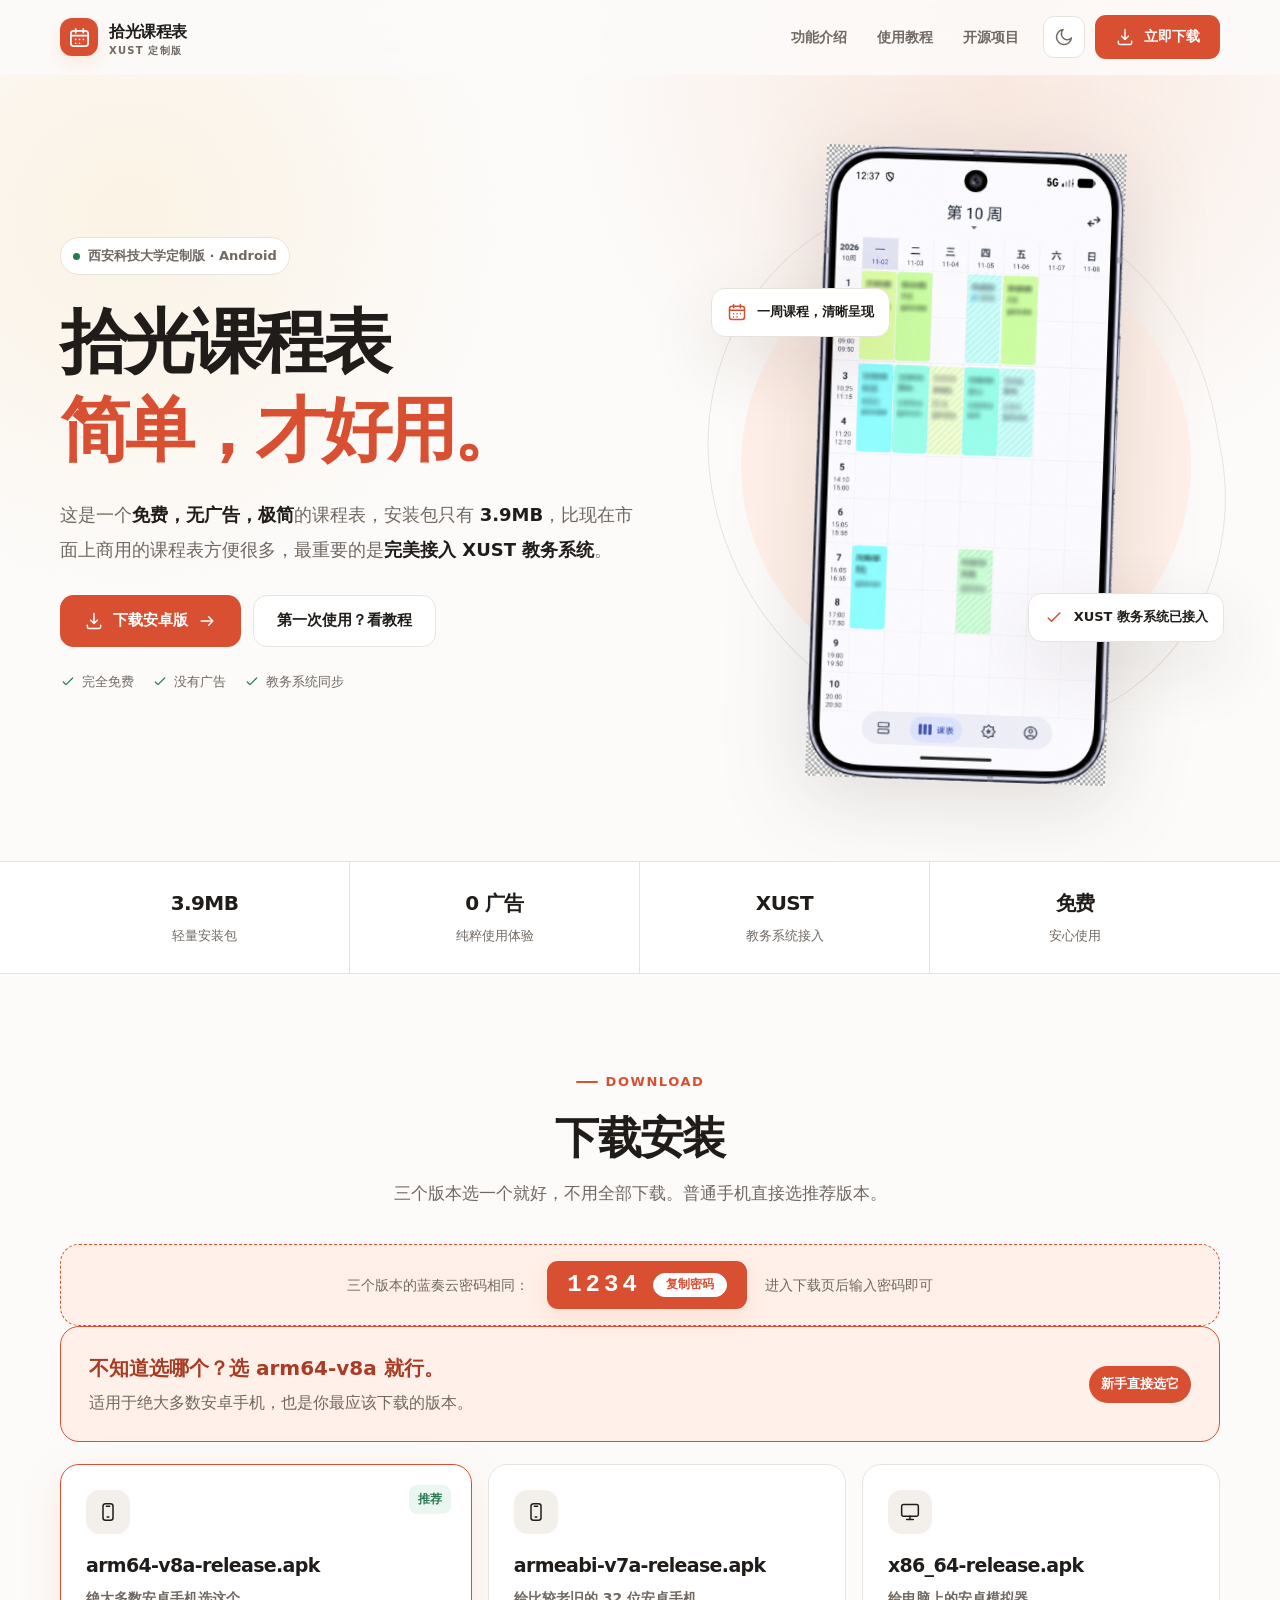
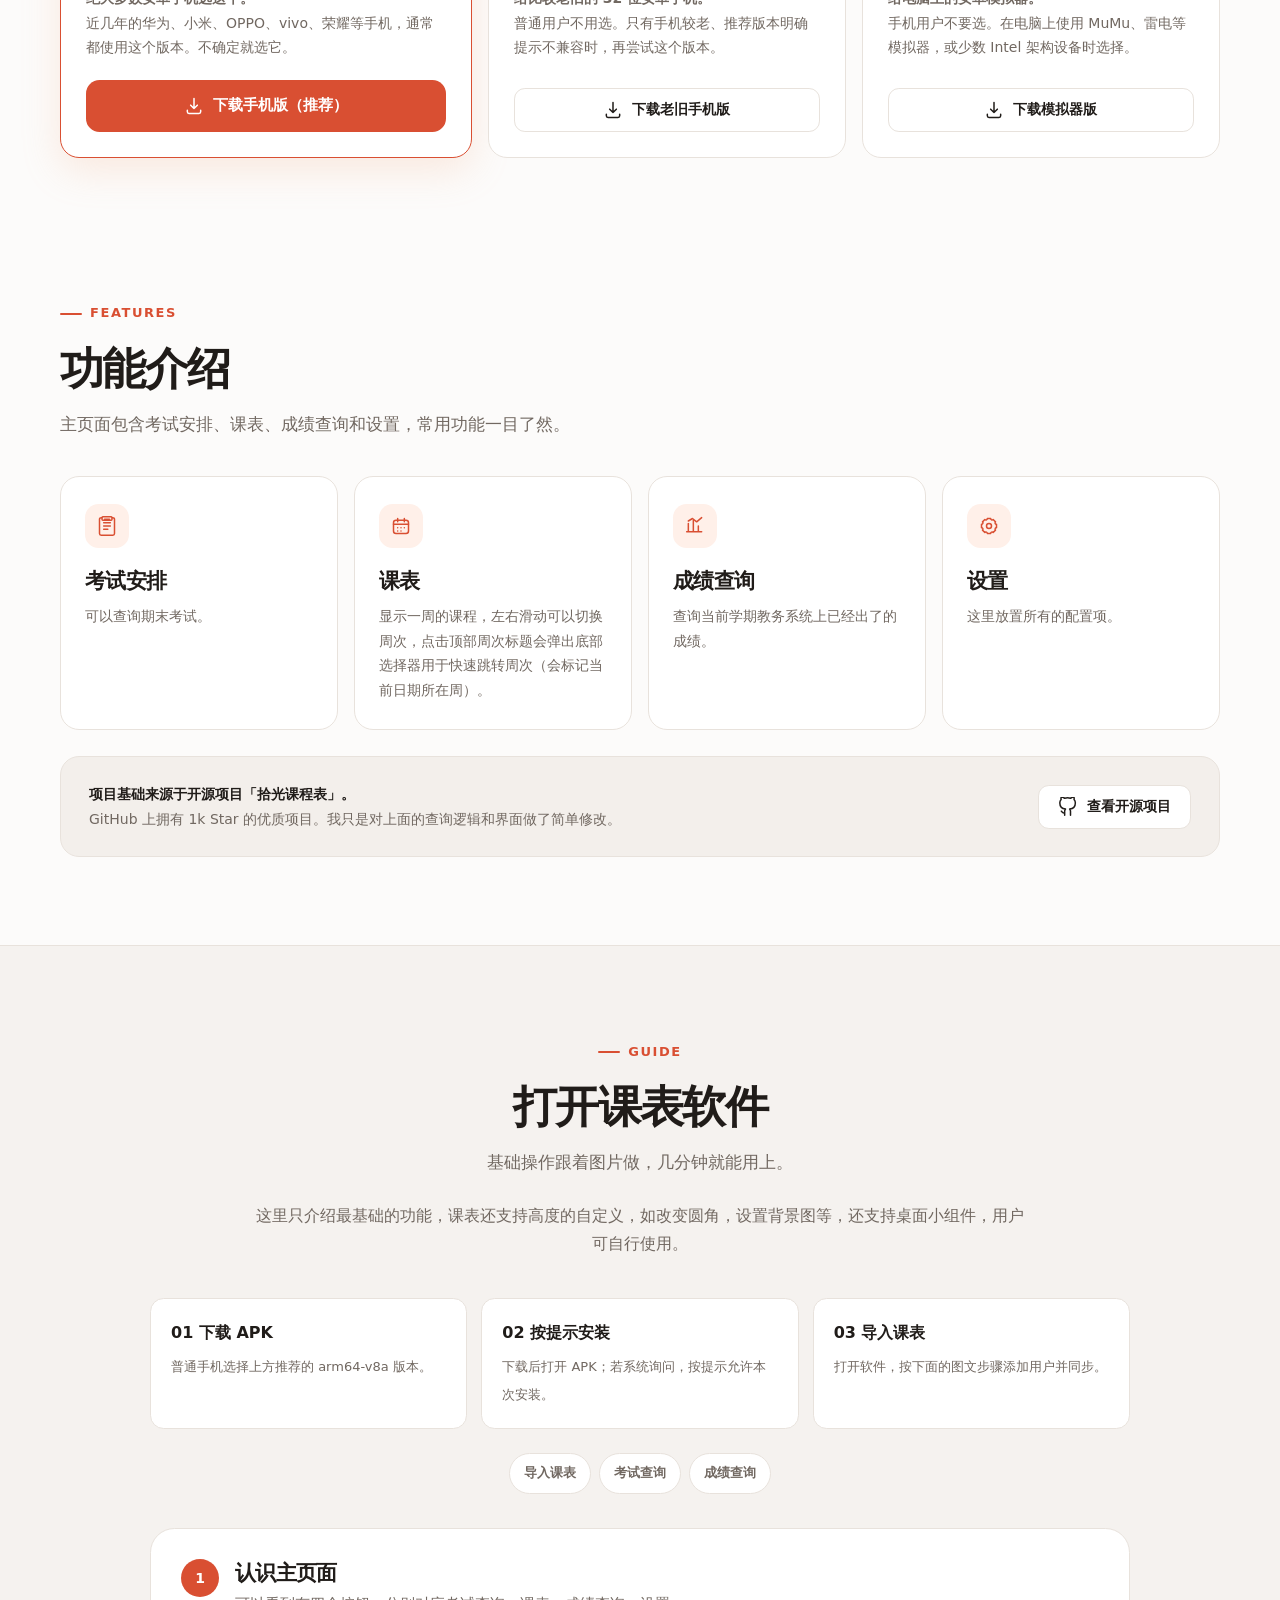
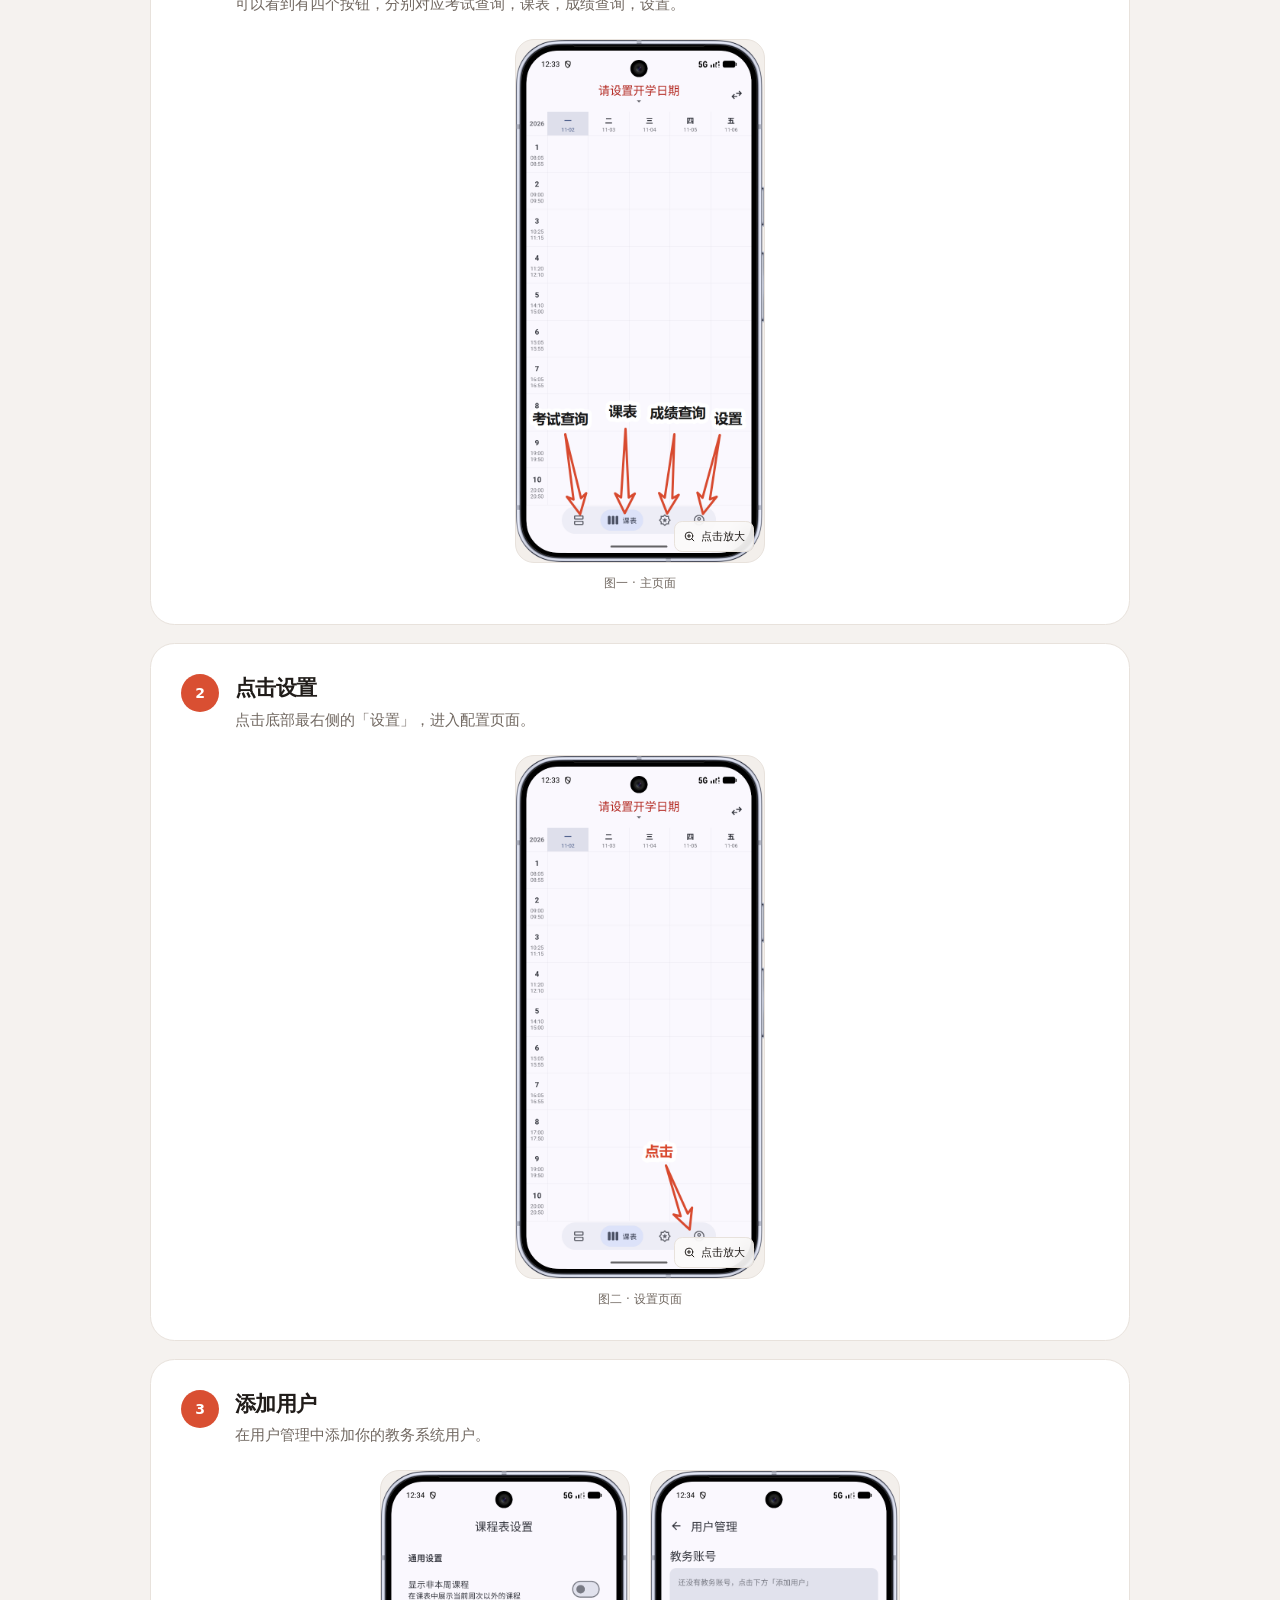
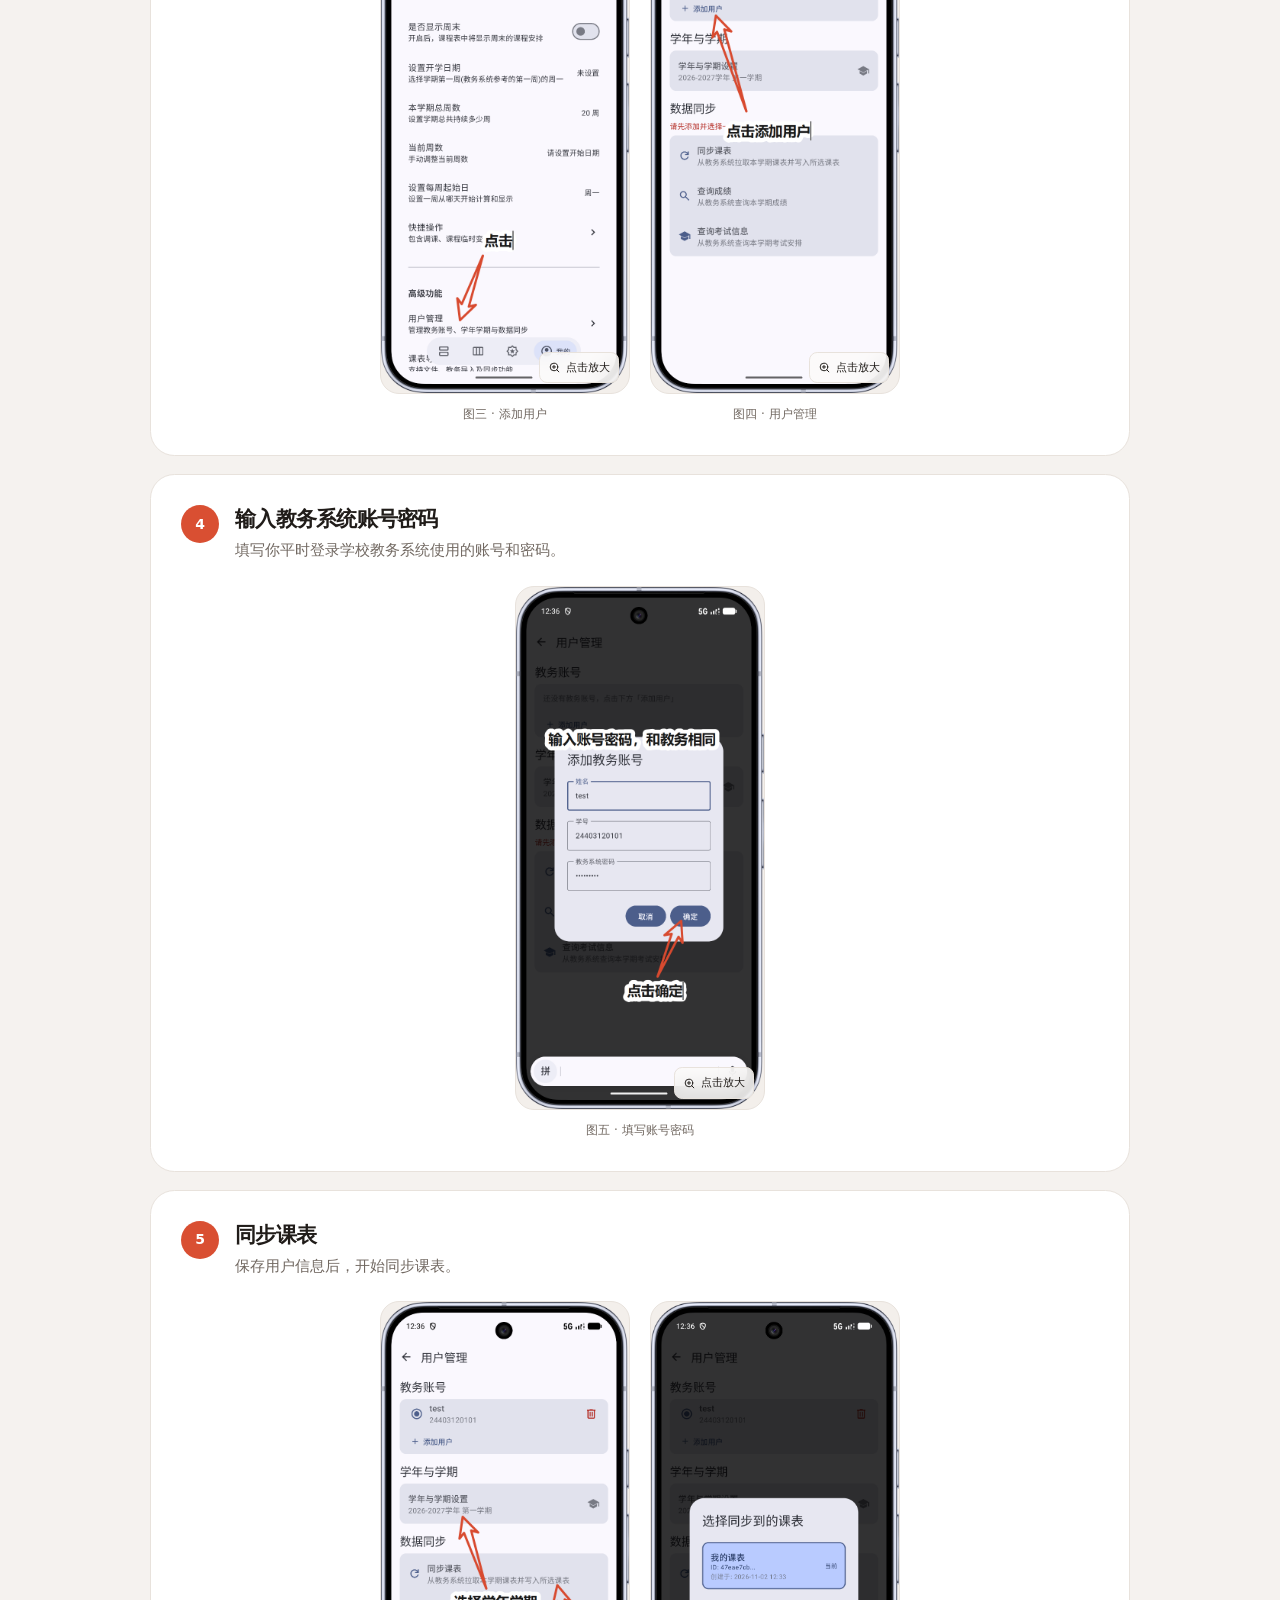
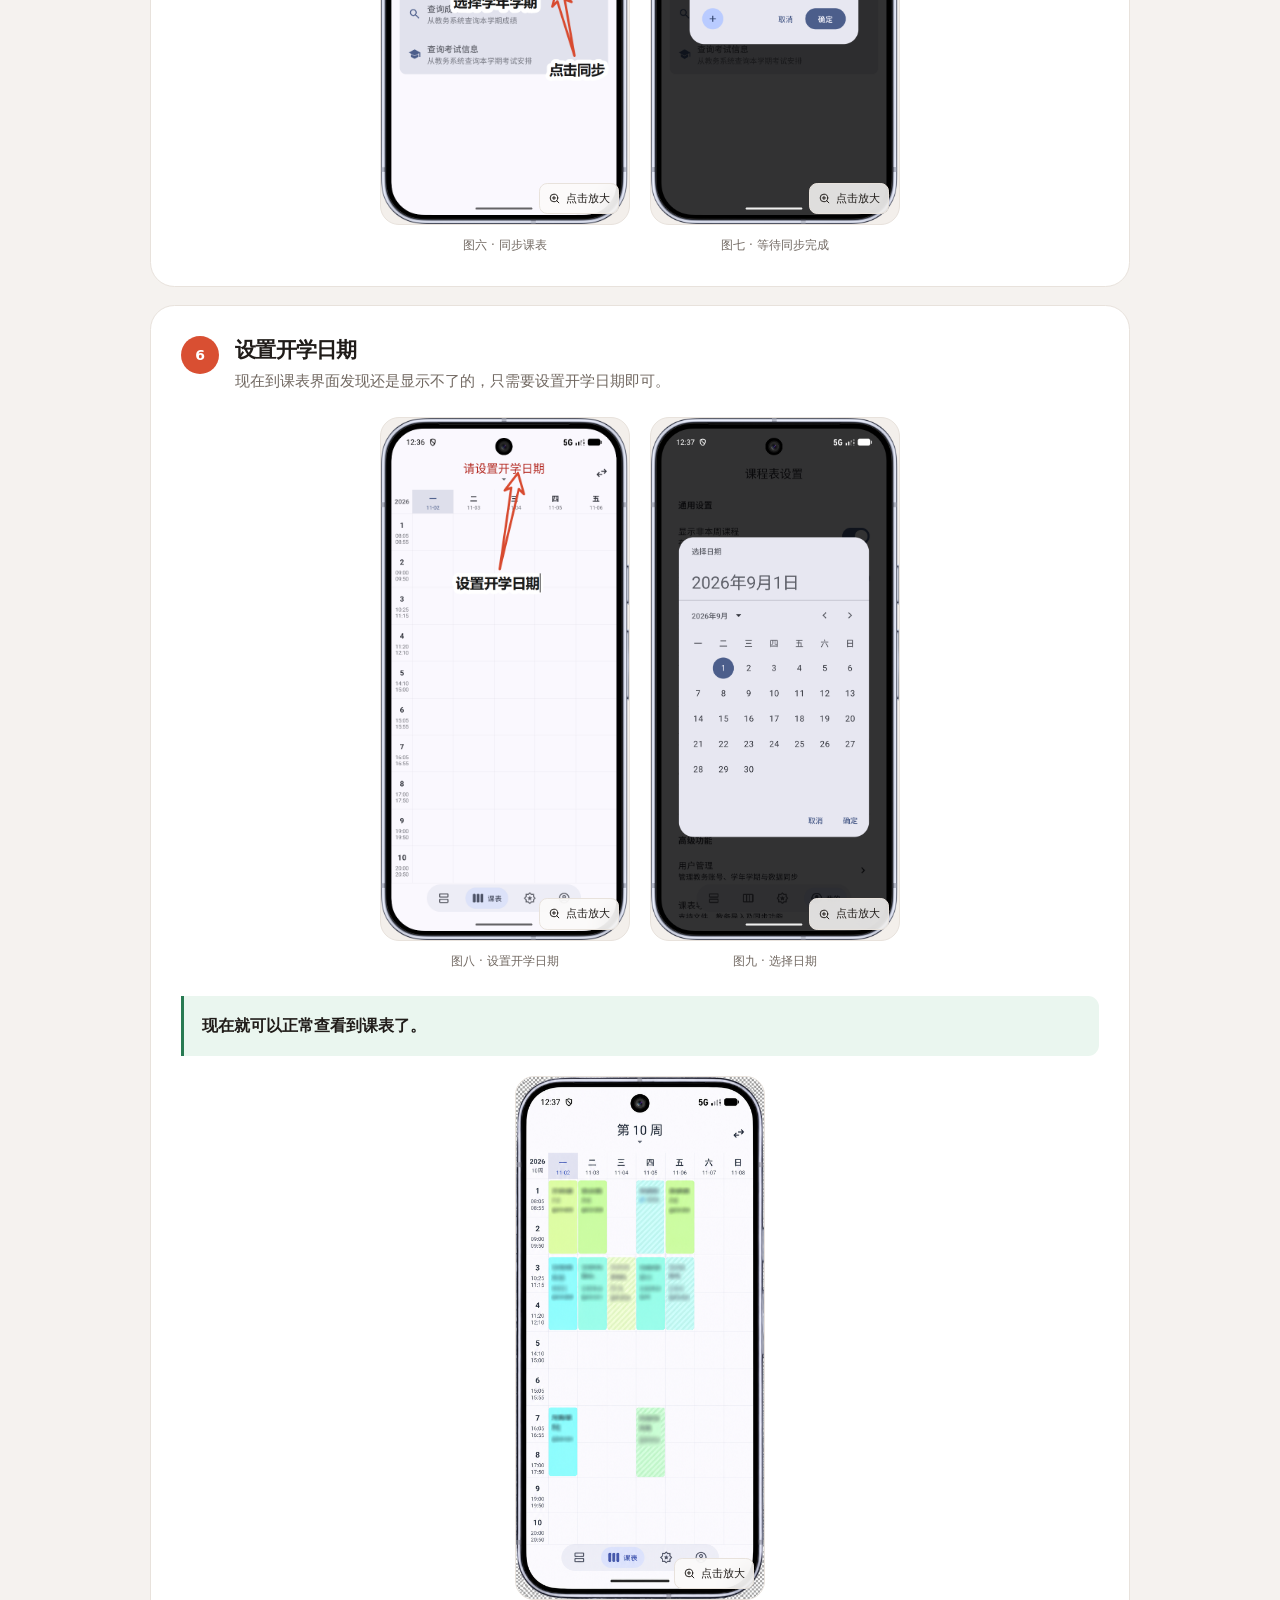
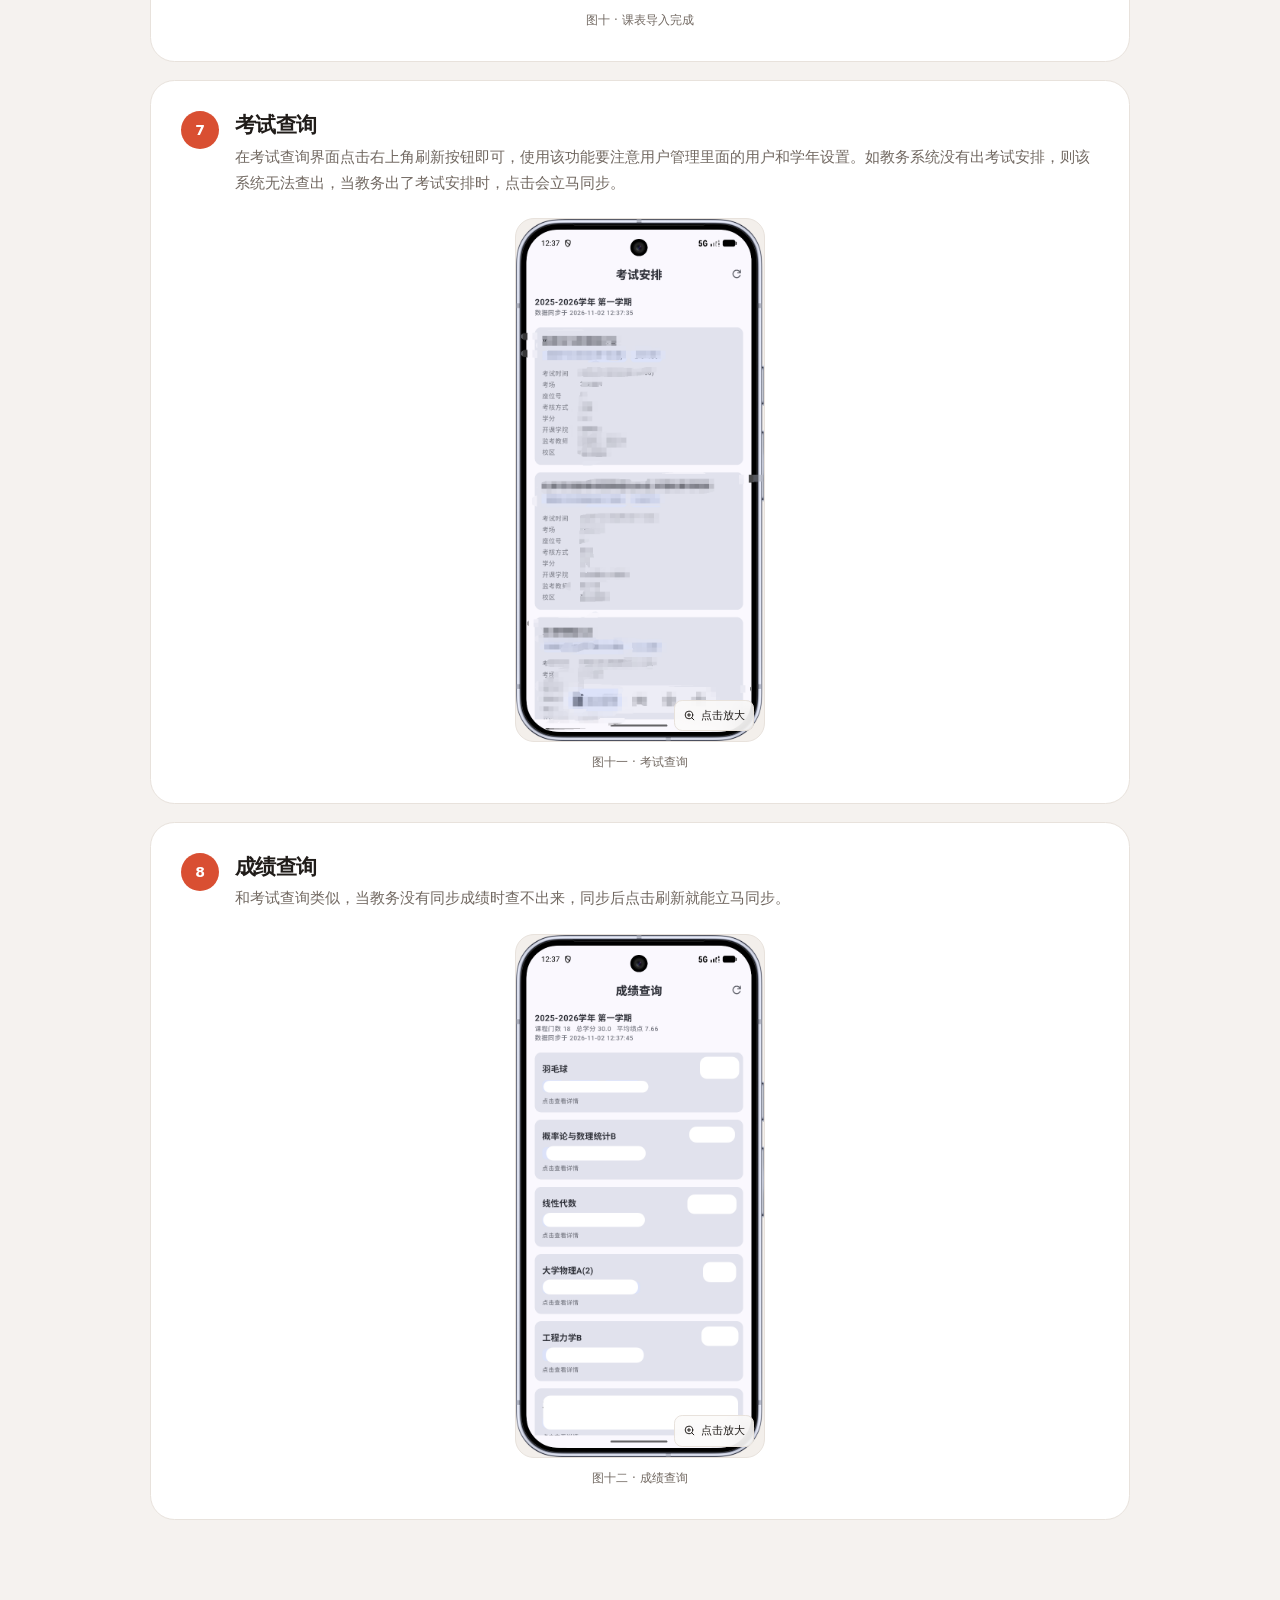
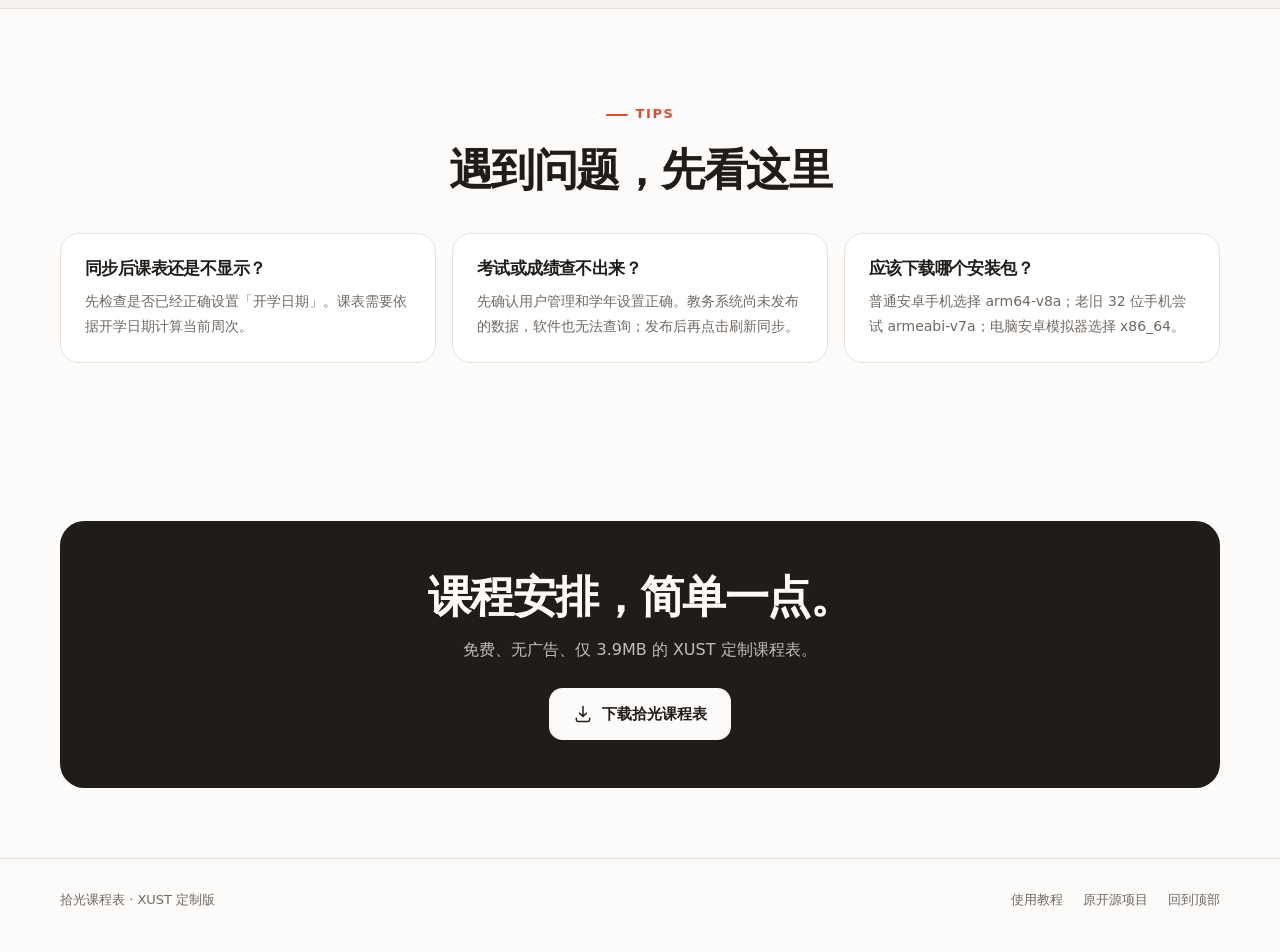
==== commit 28f5cc78: "submit" ====
--- a/static/shiguang-xust/index.html
+++ b/static/shiguang-xust/index.html
@@ -496,6 +496,11 @@
           <h2>下载安装</h2>
           <p>三个版本选一个就好，不用全部下载。普通手机直接选推荐版本。</p>
         </div>
+        <div class="download-meta">
+          <span>三个版本的蓝奏云密码相同：</span>
+          <span class="password">1234 <button class="copy-btn" type="button" data-copy="1234">复制密码</button></span>
+          <span>进入下载页后输入密码即可</span>
+        </div>
         <div class="download-pick">
           <div>
             <strong>不知道选哪个？选 arm64-v8a 就行。</strong>
@@ -523,11 +528,6 @@
             <p><strong>给电脑上的安卓模拟器。</strong><br>手机用户不要选。在电脑上使用 MuMu、雷电等模拟器，或少数 Intel 架构设备时选择。</p>
             <a class="btn btn-outline" href="https://q77u.lanzouu.com/ibu8I4ef5dob" target="_blank" rel="noopener noreferrer"><svg class="icon"><use href="#i-download"/></svg>下载模拟器版</a>
           </article>
-        </div>
-        <div class="download-meta">
-          <span>三个版本的蓝奏云密码相同：</span>
-          <span class="password">1234 <button class="copy-btn" type="button" data-copy="1234">复制密码</button></span>
-          <span>进入下载页后输入密码即可</span>
         </div>
       </div>
     </section>
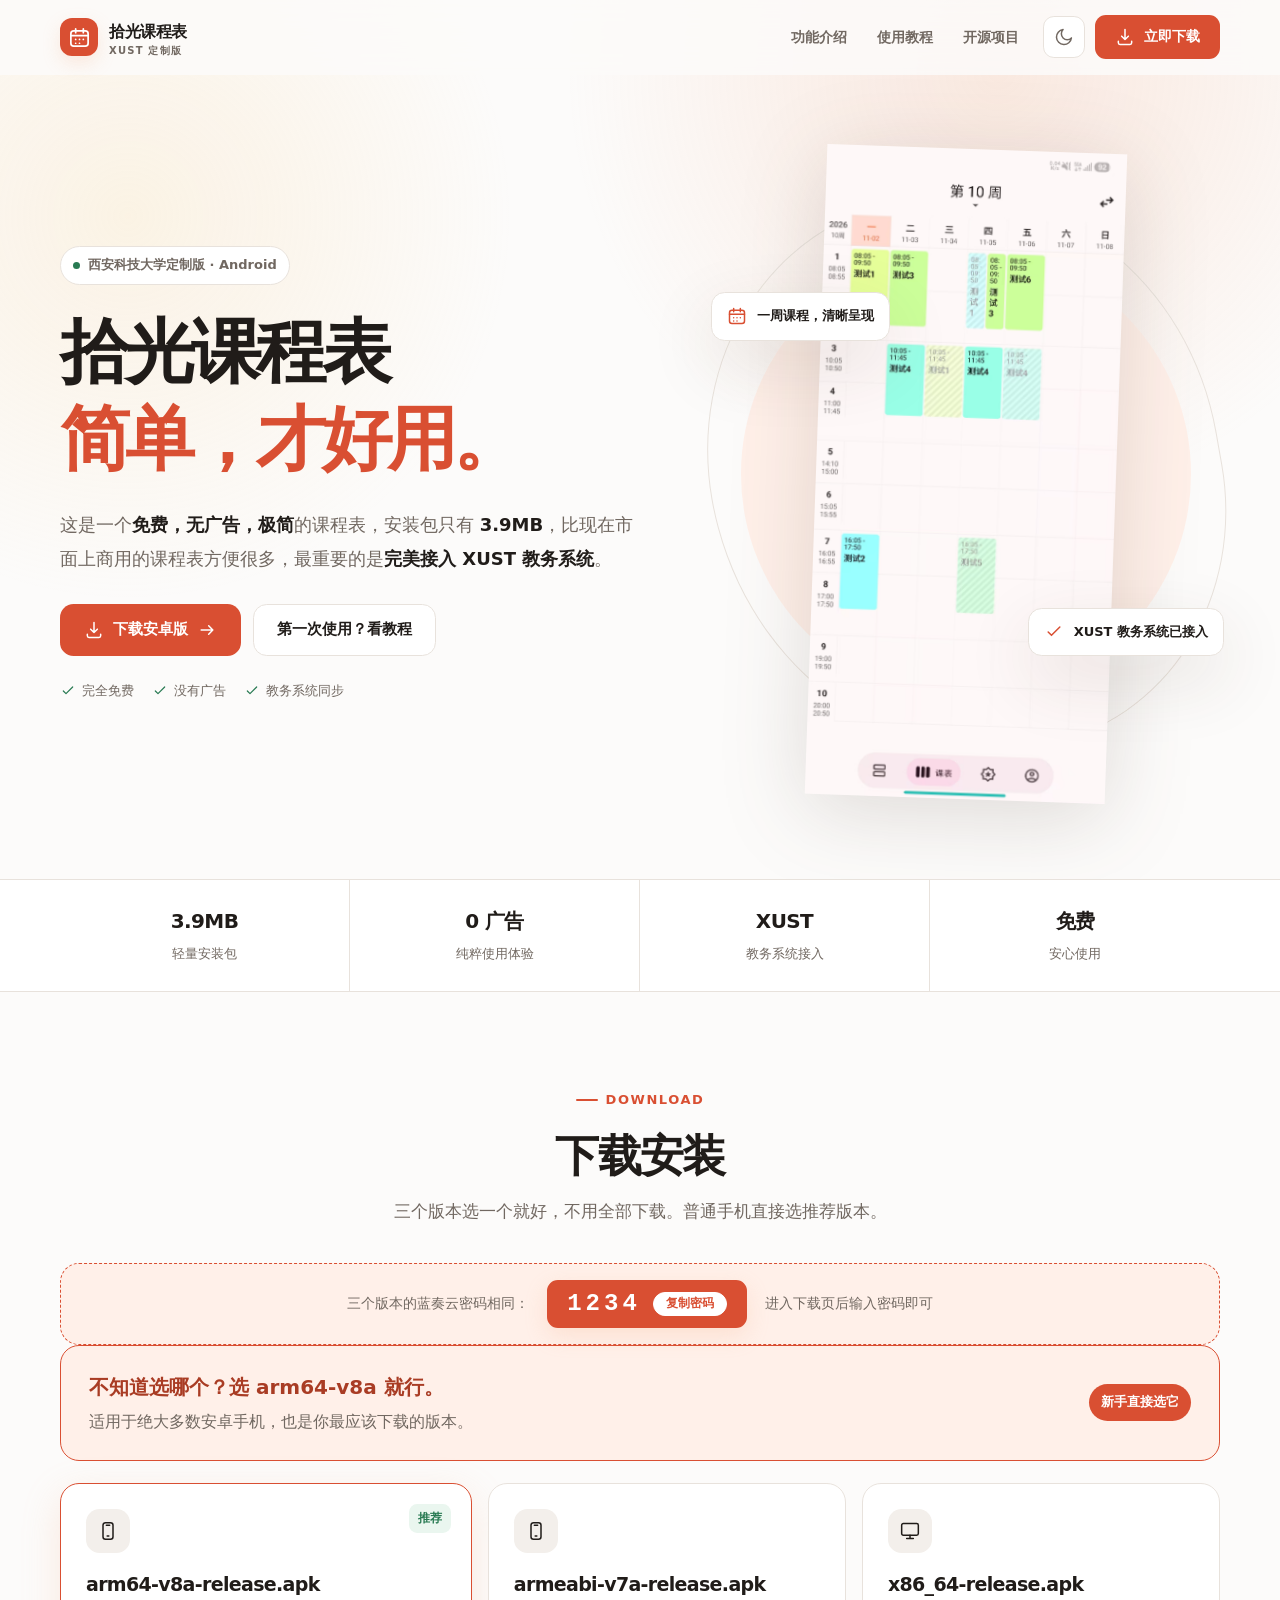
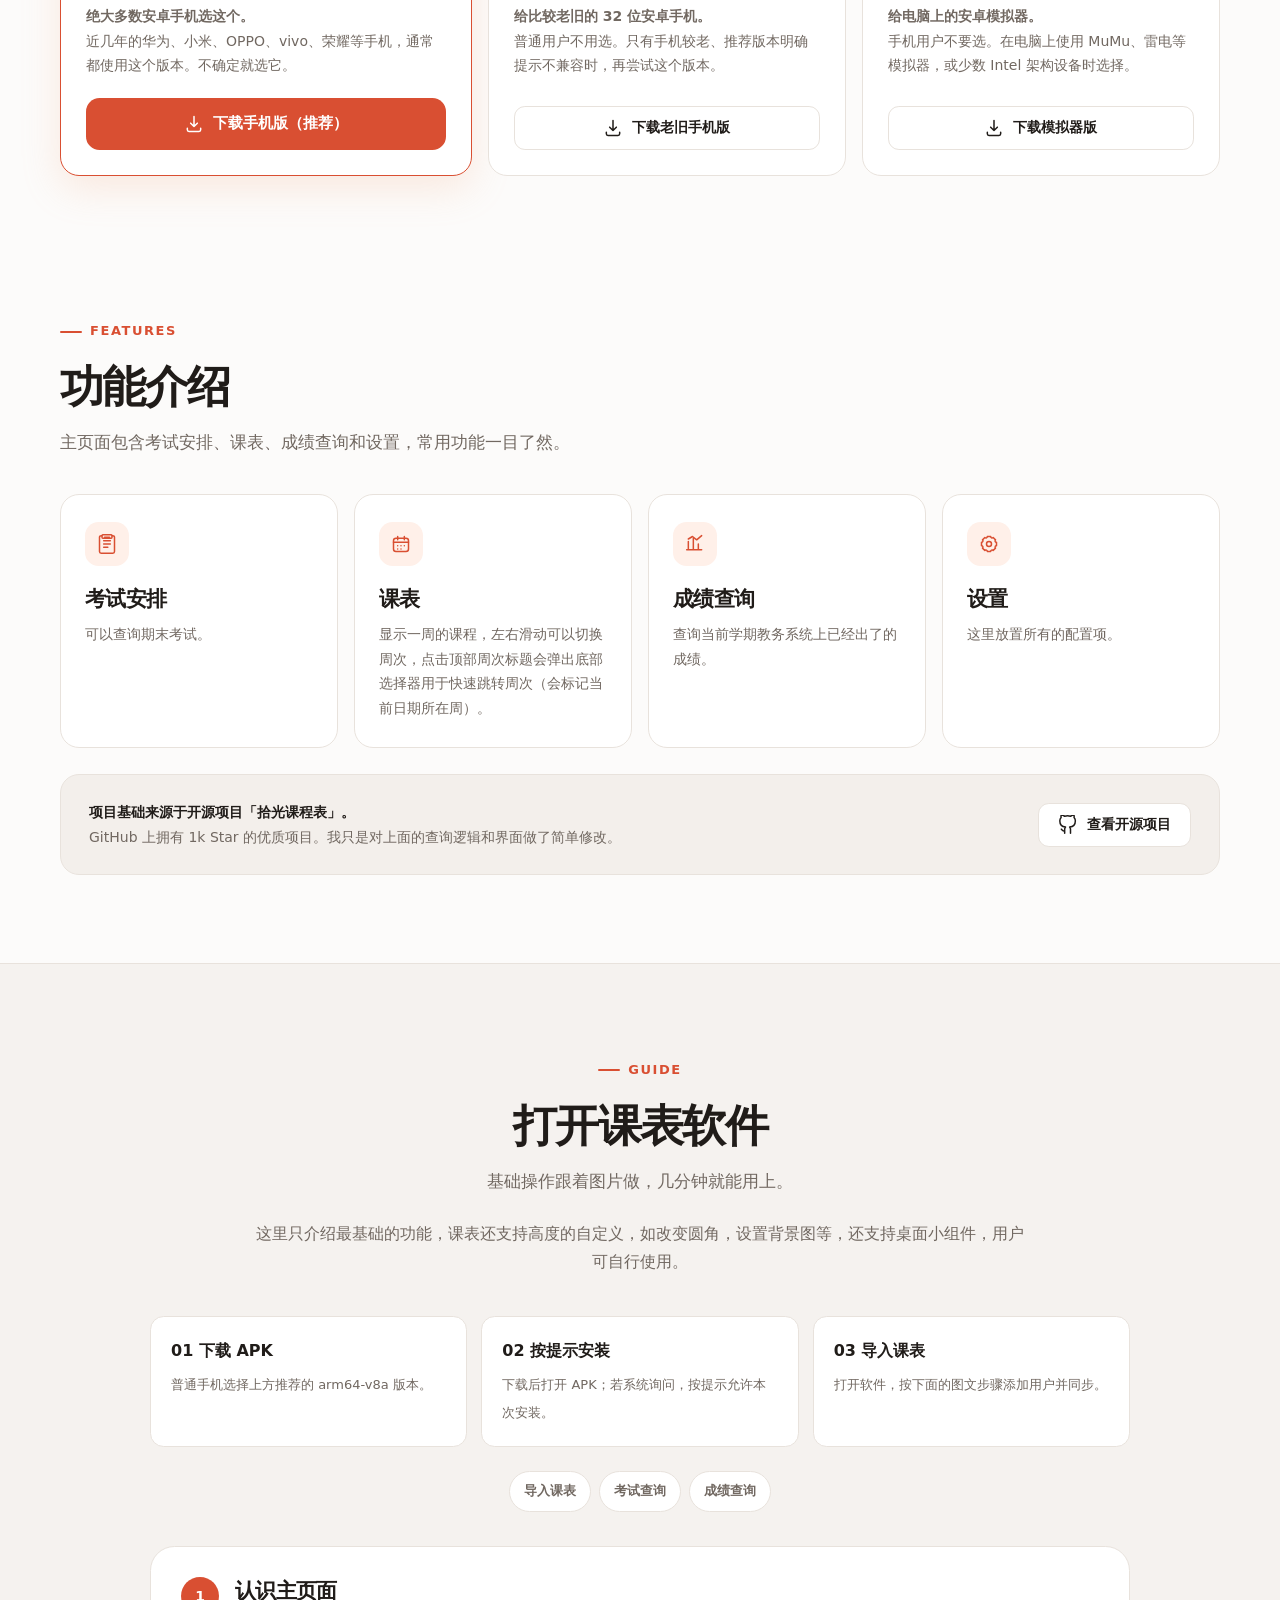
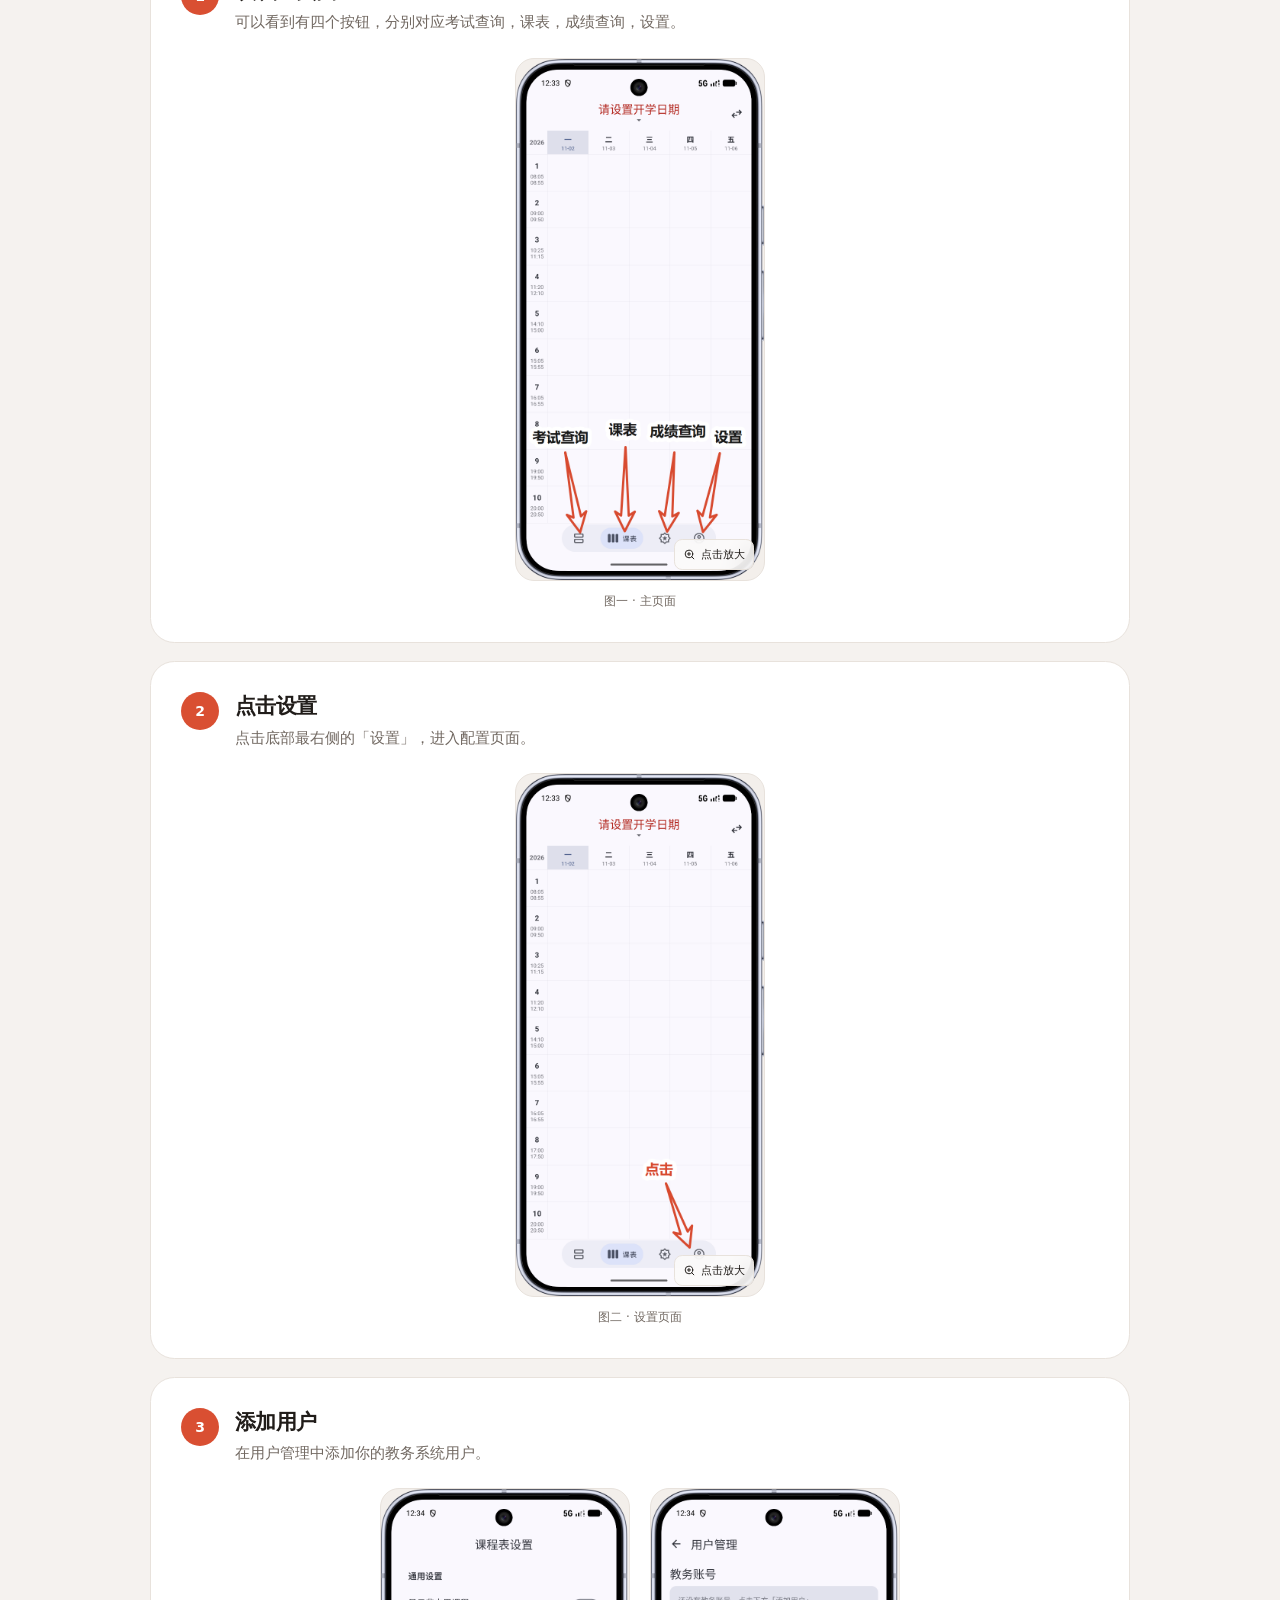
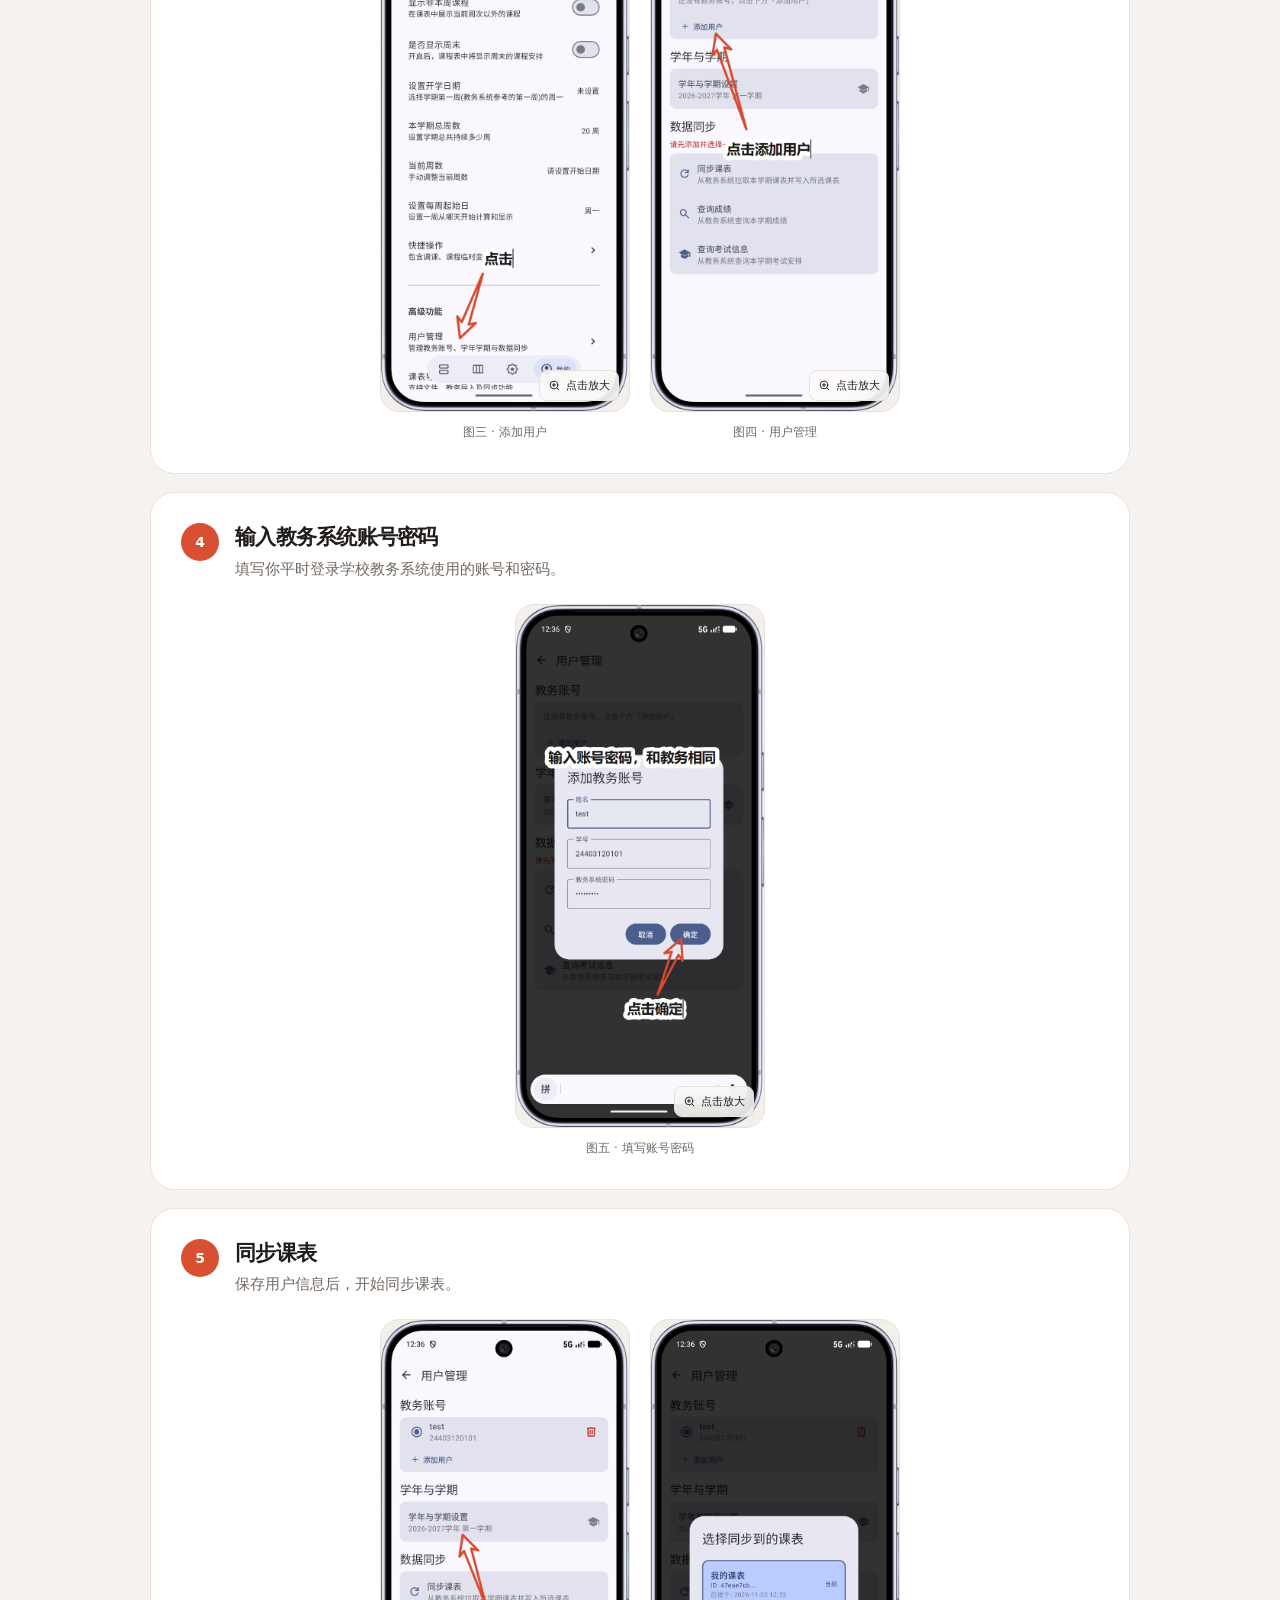
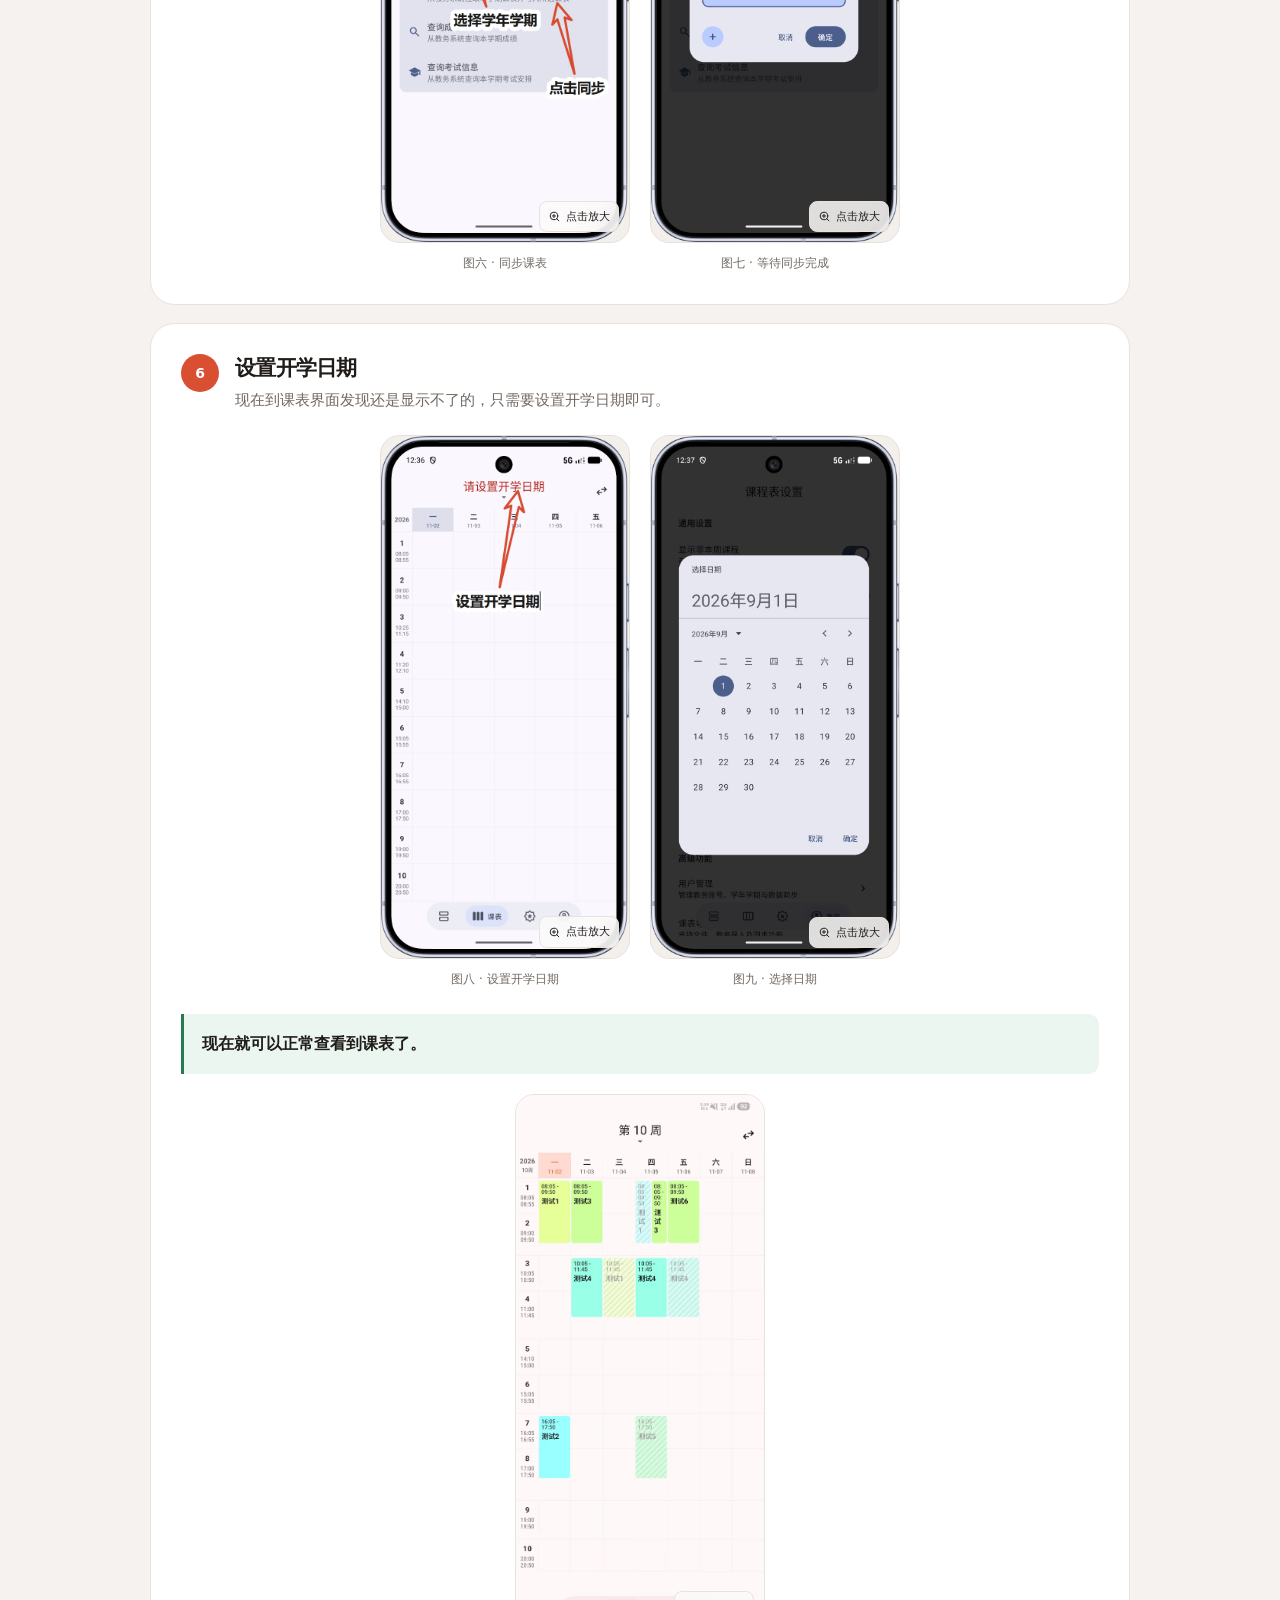
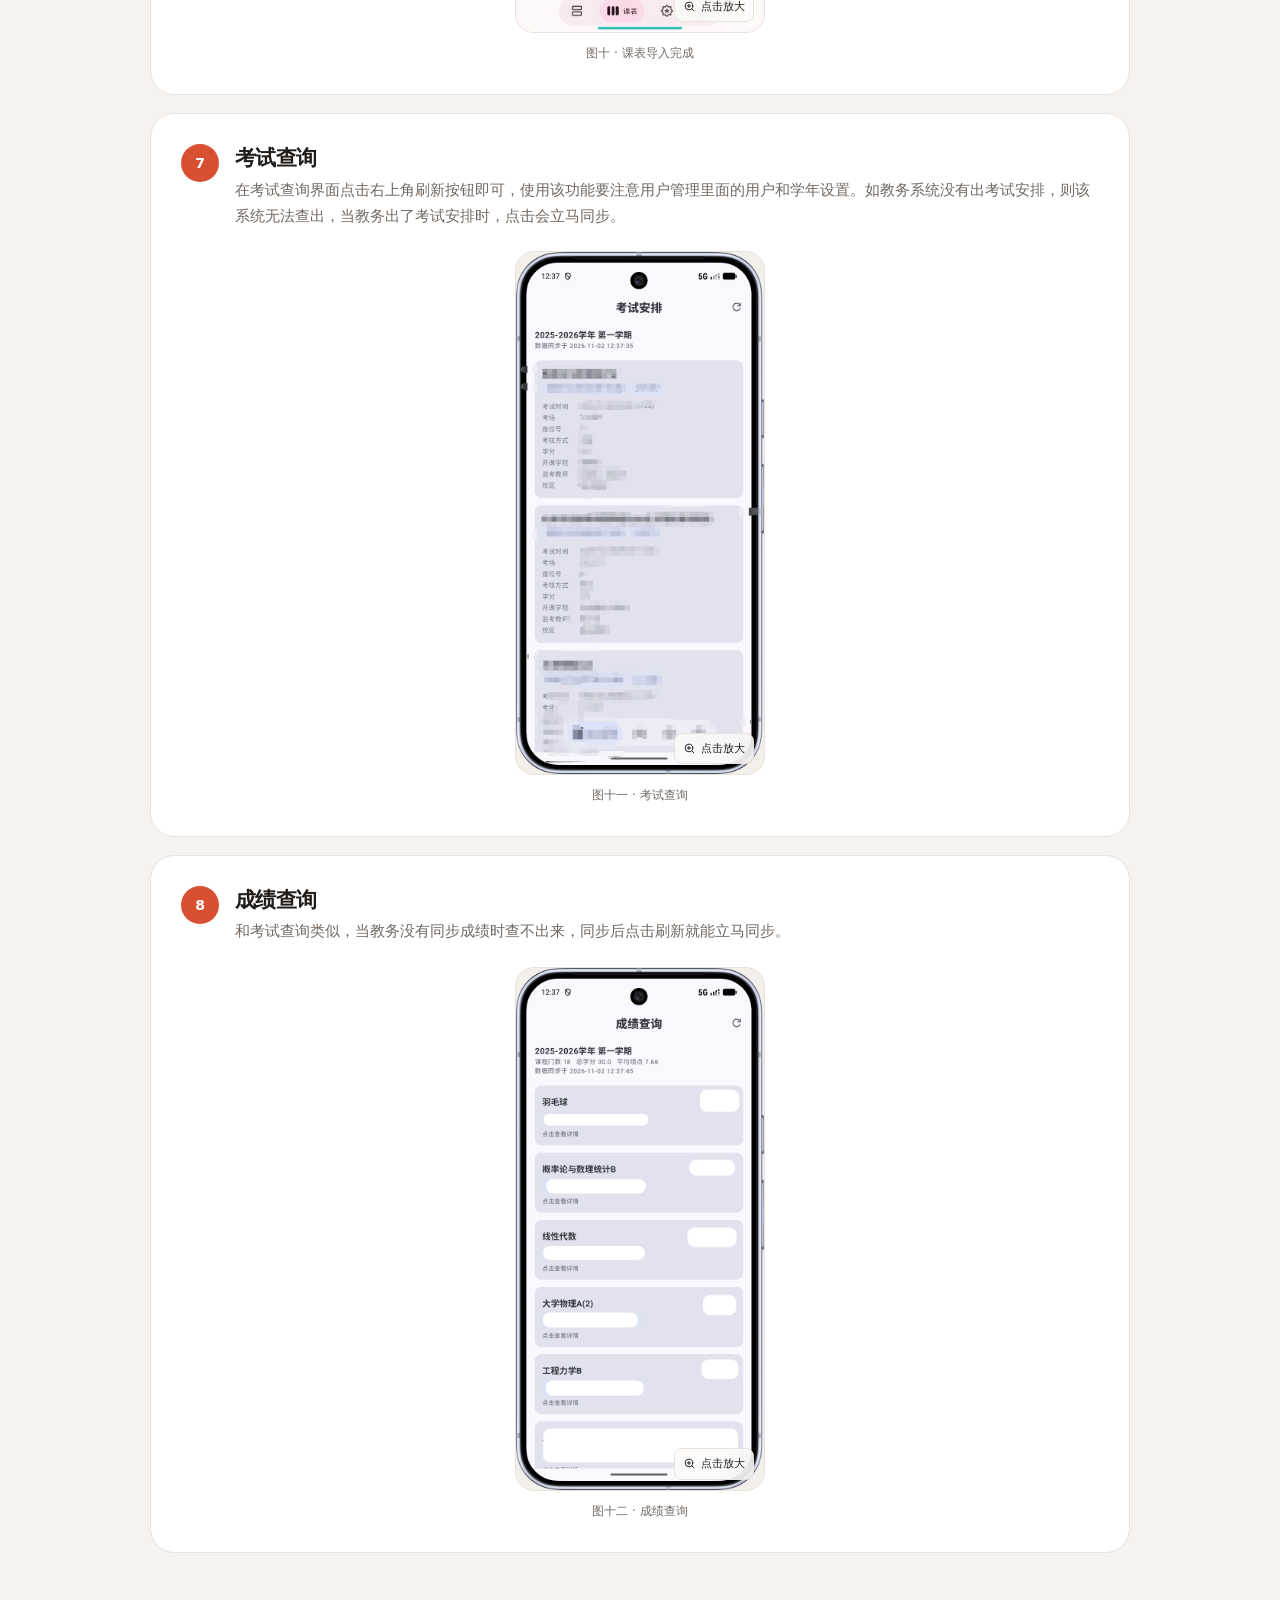
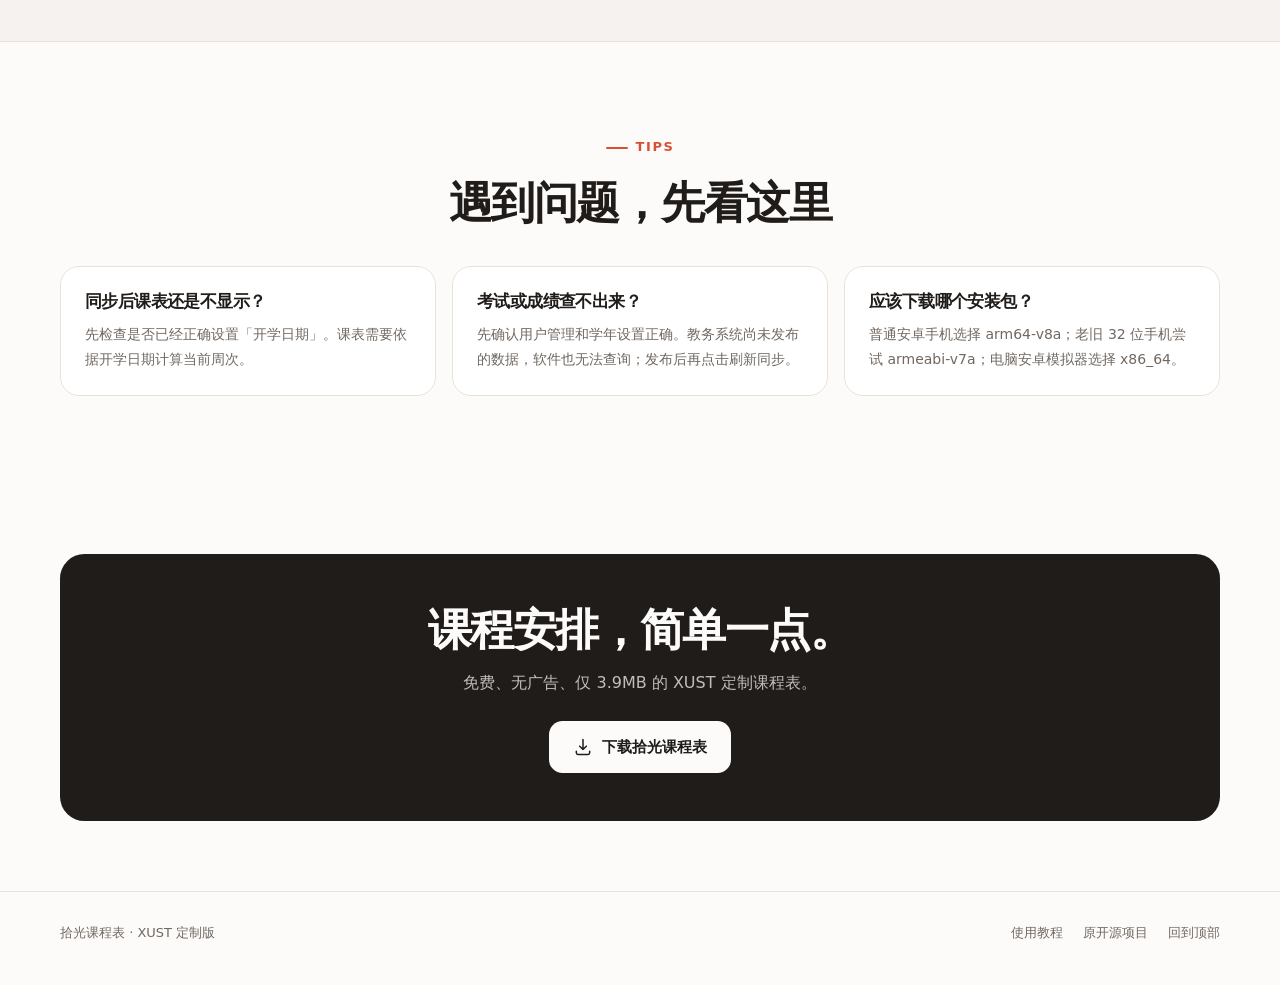
==== commit 9ec62de5: "fix: 修正 shiguang-xust 下载链接（v8 与 x86 互换）" ====
--- a/static/shiguang-xust/index.html
+++ b/static/shiguang-xust/index.html
@@ -514,7 +514,7 @@
             <div class="device-icon"><svg class="icon"><use href="#i-phone"/></svg></div>
             <h3>arm64-v8a-release.apk</h3>
             <p><strong>绝大多数安卓手机选这个。</strong><br>近几年的华为、小米、OPPO、vivo、荣耀等手机，通常都使用这个版本。不确定就选它。</p>
-            <a class="btn btn-primary btn-lg" href="https://q77u.lanzouu.com/iFbTX4ef5e7a" target="_blank" rel="noopener noreferrer"><svg class="icon"><use href="#i-download"/></svg>下载手机版（推荐）</a>
+            <a class="btn btn-primary btn-lg" href="https://q77u.lanzouu.com/ibu8I4ef5dob" target="_blank" rel="noopener noreferrer"><svg class="icon"><use href="#i-download"/></svg>下载手机版（推荐）</a>
           </article>
           <article class="download-card">
             <div class="device-icon"><svg class="icon"><use href="#i-phone"/></svg></div>
@@ -526,7 +526,7 @@
             <div class="device-icon"><svg class="icon"><use href="#i-monitor"/></svg></div>
             <h3>x86_64-release.apk</h3>
             <p><strong>给电脑上的安卓模拟器。</strong><br>手机用户不要选。在电脑上使用 MuMu、雷电等模拟器，或少数 Intel 架构设备时选择。</p>
-            <a class="btn btn-outline" href="https://q77u.lanzouu.com/ibu8I4ef5dob" target="_blank" rel="noopener noreferrer"><svg class="icon"><use href="#i-download"/></svg>下载模拟器版</a>
+            <a class="btn btn-outline" href="https://q77u.lanzouu.com/iFbTX4ef5e7a" target="_blank" rel="noopener noreferrer"><svg class="icon"><use href="#i-download"/></svg>下载模拟器版</a>
           </article>
         </div>
       </div>
